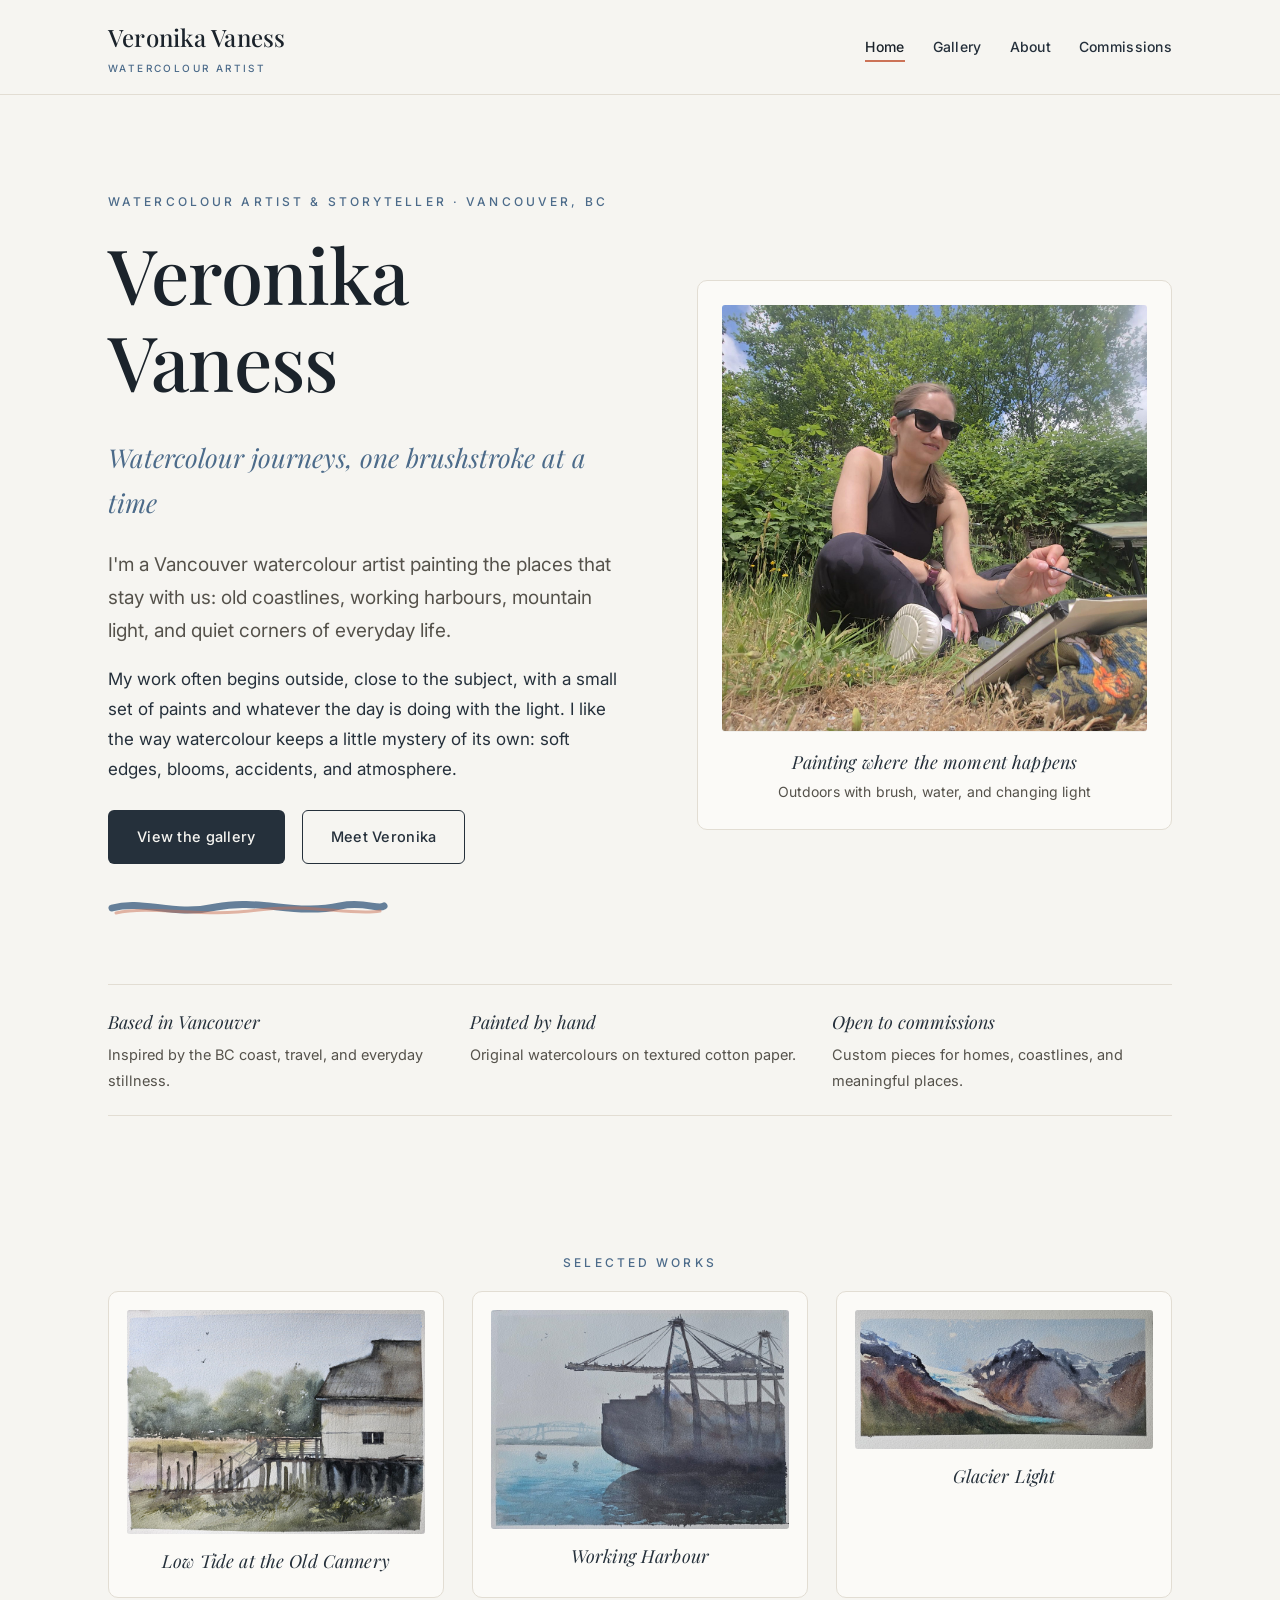
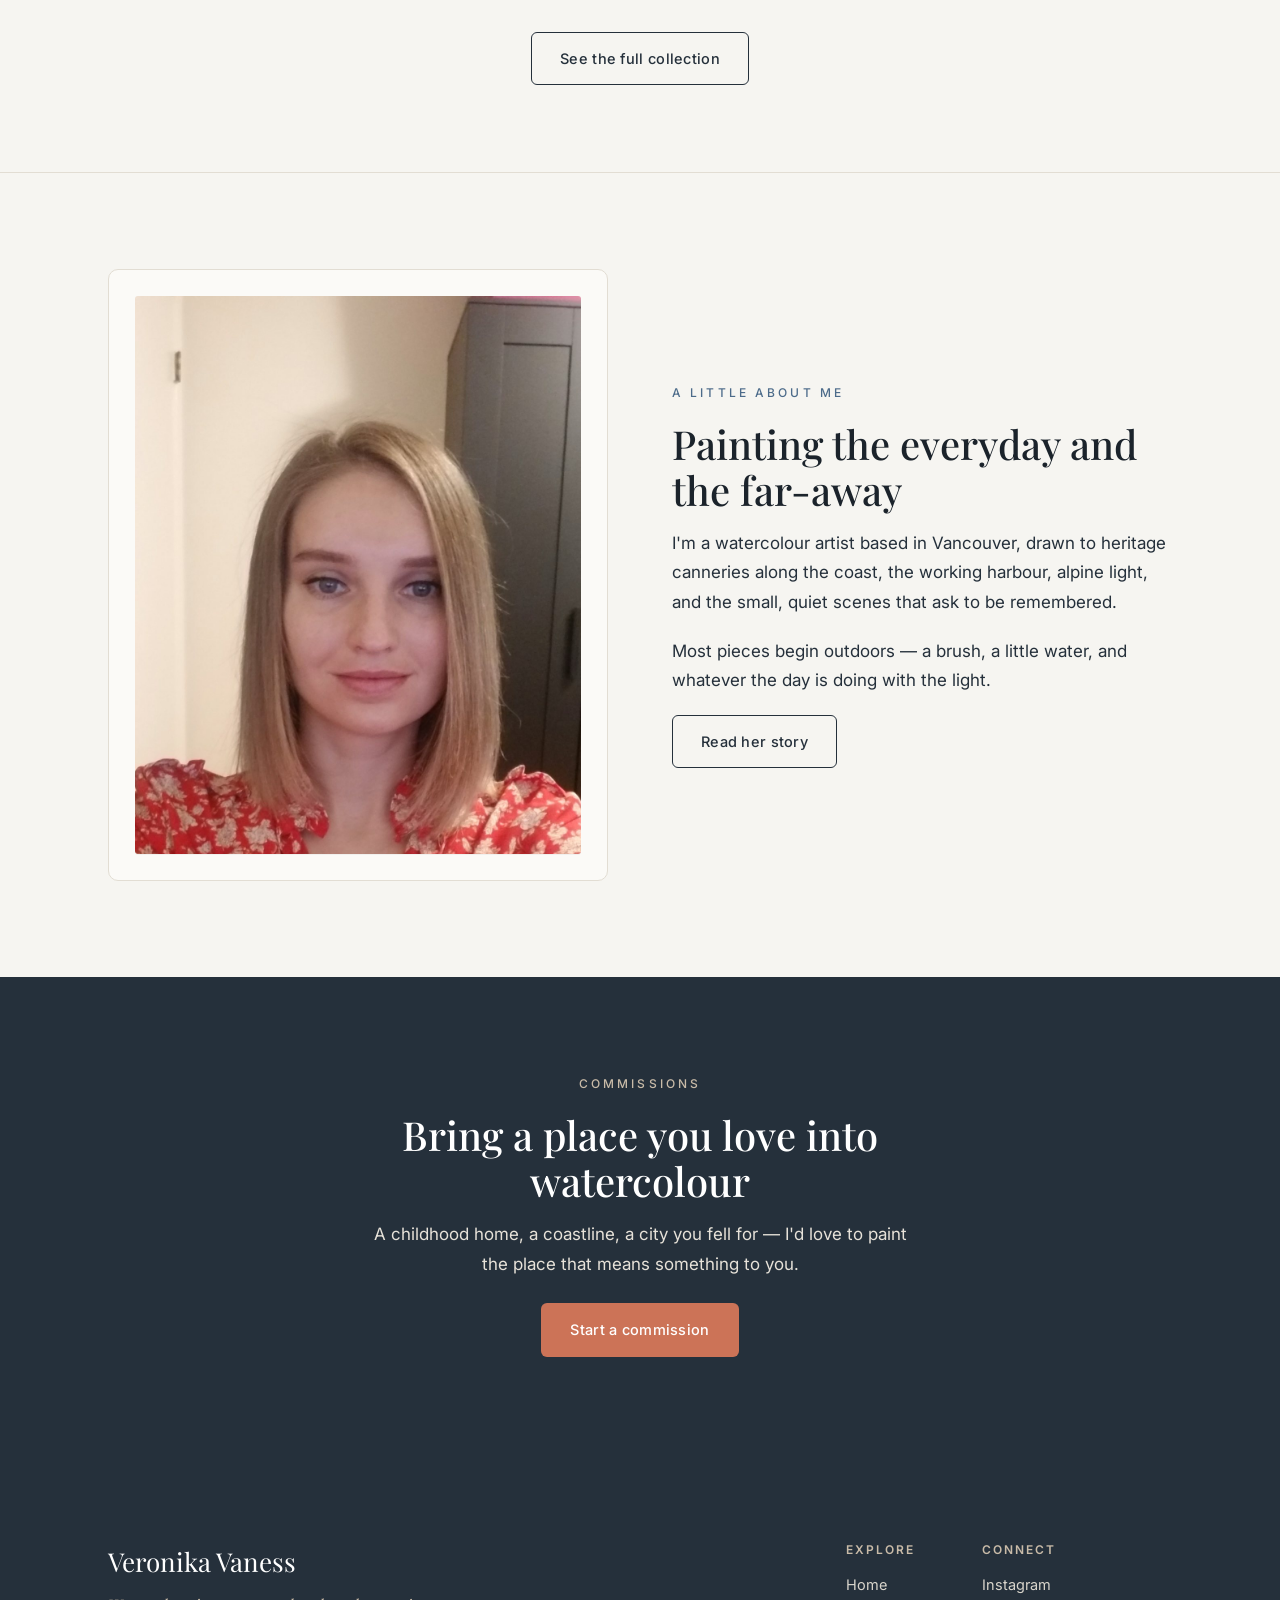
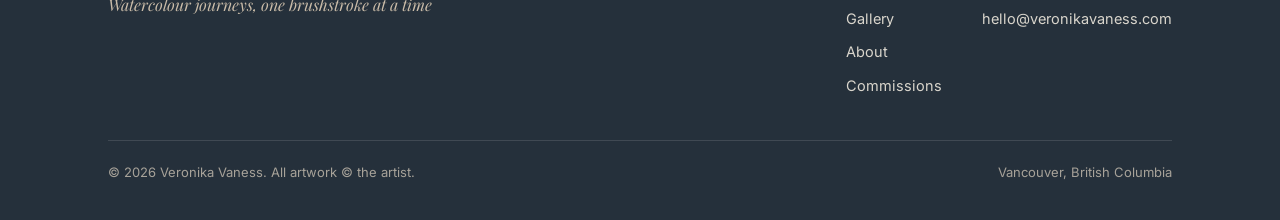
==== index.html @ 8951a006 "Initial website publish" ====
<!DOCTYPE html>
<html lang="en">
<head>
<meta charset="UTF-8">
<meta name="viewport" content="width=device-width, initial-scale=1.0">
<title>Veronika Vaness — Watercolour Artist & Storyteller</title>
<meta name="description" content="Atmospheric original watercolours by Veronika Vaness — heritage coastlines, working harbours, alpine mornings, and quiet everyday scenes. Based in Vancouver, BC.">
<link rel="canonical" href="https://veronikavaness.com/">
<meta property="og:type" content="website">
<meta property="og:title" content="Veronika Vaness — Watercolour Artist & Storyteller">
<meta property="og:description" content="Watercolour journeys, one brushstroke at a time. Original watercolours from Vancouver, BC.">
<meta property="og:url" content="https://veronikavaness.com/">
<meta property="og:image" content="https://veronikavaness.com/assets/img/og-image.jpg">
<meta name="twitter:card" content="summary_large_image">
<link rel="icon" href="favicon.svg" type="image/svg+xml">
<link rel="preconnect" href="https://fonts.googleapis.com">
<link rel="preconnect" href="https://fonts.gstatic.com" crossorigin>
<link rel="stylesheet" href="https://fonts.googleapis.com/css2?family=Playfair+Display:ital,wght@0,400;0,500;0,600;1,400;1,500&family=Inter:wght@400;500;600&display=swap">
<link rel="stylesheet" href="assets/css/style.css">
</head>
<body>
<a class="skip" href="#main">Skip to content</a>

<header class="site-header">
  <nav class="nav" aria-label="Primary">
    <a class="brand" href="index.html">Veronika Vaness<small>Watercolour Artist</small></a>
    <ul class="nav-links">
      <li><a href="index.html" aria-current="page">Home</a></li>
      <li><a href="gallery.html">Gallery</a></li>
      <li><a href="about.html">About</a></li>
      <li><a href="commissions.html">Commissions</a></li>
    </ul>
  </nav>
</header>

<main id="main">

  <!-- HERO -->
  <section class="home-hero">
    <div class="container">
      <div class="home-intro">
        <div class="home-copy">
          <p class="eyebrow">Watercolour Artist &amp; Storyteller · Vancouver, BC</p>
          <h1>Veronika Vaness</h1>
          <p class="tagline">Watercolour journeys, one brushstroke at a time</p>
          <p class="intro">I'm a Vancouver watercolour artist painting the places that stay with us: old coastlines, working harbours, mountain light, and quiet corners of everyday life.</p>
          <p>My work often begins outside, close to the subject, with a small set of paints and whatever the day is doing with the light. I like the way watercolour keeps a little mystery of its own: soft edges, blooms, accidents, and atmosphere.</p>
          <div class="hero-actions">
            <a class="btn btn-primary" href="gallery.html">View the gallery</a>
            <a class="btn btn-ghost" href="about.html">Meet Veronika</a>
          </div>
          <svg class="wash" width="280" height="26" viewBox="0 0 280 26" fill="none" xmlns="http://www.w3.org/2000/svg" aria-hidden="true">
            <path d="M4 14 C 36 5, 64 23, 108 13 C 150 4, 188 22, 232 12 C 256 7, 270 16, 276 12" stroke="#4C6B8A" stroke-width="7" stroke-linecap="round" opacity="0.85"/>
            <path d="M8 19 C 44 11, 96 24, 150 16 C 200 9, 244 22, 272 17" stroke="#CC7357" stroke-width="3" stroke-linecap="round" opacity="0.5"/>
          </svg>
        </div>
        <div class="home-media">
          <figure class="artframe">
            <img src="assets/img/veronika-home-1.jpg" width="1440" height="1440" alt="Veronika Vaness sitting outdoors with a brush and watercolour palette, painting on location" loading="eager">
            <figcaption><span class="t">Painting where the moment happens</span>Outdoors with brush, water, and changing light</figcaption>
          </figure>
        </div>
      </div>
      <div class="home-notes" aria-label="Artist highlights">
        <p><span>Based in Vancouver</span>Inspired by the BC coast, travel, and everyday stillness.</p>
        <p><span>Painted by hand</span>Original watercolours on textured cotton paper.</p>
        <p><span>Open to commissions</span>Custom pieces for homes, coastlines, and meaningful places.</p>
      </div>
    </div>
  </section>

  <!-- SELECTED WORKS -->
  <section class="section-tight">
    <div class="container">
      <p class="eyebrow center">Selected works</p>
      <div class="trio">
        <a href="gallery.html" aria-label="Low Tide at the Old Cannery — view in gallery">
          <figure><img src="assets/img/art-02.jpg" width="1600" height="1200" alt="Watercolour of a heritage cannery building on wooden pilings beside a marsh" loading="lazy"><figcaption><span class="t">Low Tide at the Old Cannery</span></figcaption></figure>
        </a>
        <a href="gallery.html" aria-label="Working Harbour — view in gallery">
          <figure><img src="assets/img/art-04.jpg" width="1600" height="1173" alt="Moody watercolour of harbour gantry cranes silhouetted over calm water" loading="lazy"><figcaption><span class="t">Working Harbour</span></figcaption></figure>
        </a>
        <a href="gallery.html" aria-label="Glacier Light — view in gallery">
          <figure><img src="assets/img/art-05.jpg" width="1600" height="747" alt="Panoramic watercolour of snow-capped mountains, a glacier, and a warm rocky foreground" loading="lazy"><figcaption><span class="t">Glacier Light</span></figcaption></figure>
        </a>
      </div>
      <p class="center" style="margin-top:34px;"><a class="btn btn-ghost" href="gallery.html">See the full collection</a></p>
    </div>
  </section>

  <hr class="divider">

  <!-- ABOUT TEASER -->
  <section>
    <div class="container">
      <div class="split">
        <div class="split-media">
          <figure class="artframe">
            <img src="assets/img/veronika-portrait.jpg" width="1100" height="1375" alt="Portrait of watercolour artist Veronika Vaness" loading="lazy">
          </figure>
        </div>
        <div class="split-body">
          <p class="eyebrow">A little about me</p>
          <h2>Painting the everyday and the far-away</h2>
          <p>I'm a watercolour artist based in Vancouver, drawn to heritage canneries along the coast, the working harbour, alpine light, and the small, quiet scenes that ask to be remembered.</p>
          <p>Most pieces begin outdoors — a brush, a little water, and whatever the day is doing with the light.</p>
          <a class="btn btn-ghost" href="about.html">Read her story</a>
        </div>
      </div>
    </div>
  </section>

  <!-- COMMISSION BAND -->
  <section class="band">
    <div class="container narrow">
      <p class="eyebrow">Commissions</p>
      <h2>Bring a place you love into watercolour</h2>
      <p>A childhood home, a coastline, a city you fell for — I'd love to paint the place that means something to you.</p>
      <p style="margin-top:24px;"><a class="btn btn-accent" href="commissions.html">Start a commission</a></p>
    </div>
  </section>

</main>

<footer class="site-footer">
  <div class="container">
    <div class="foot-top">
      <div class="foot-brand">
        <div class="fmark">Veronika Vaness</div>
        <div class="ftag">Watercolour journeys, one brushstroke at a time</div>
      </div>
      <div class="foot-links">
        <div class="foot-col">
          <h5>Explore</h5>
          <ul>
            <li><a href="index.html">Home</a></li>
            <li><a href="gallery.html">Gallery</a></li>
            <li><a href="about.html">About</a></li>
            <li><a href="commissions.html">Commissions</a></li>
          </ul>
        </div>
        <div class="foot-col">
          <h5>Connect</h5>
          <ul>
            <li><a href="https://www.instagram.com/veronikavaness/" target="_blank" rel="noopener">Instagram</a></li>
            <li><a href="mailto:hello@veronikavaness.com">hello@veronikavaness.com</a></li>
          </ul>
        </div>
      </div>
    </div>
    <div class="foot-bottom">
      <span>© 2026 Veronika Vaness. All artwork © the artist.</span>
      <span>Vancouver, British Columbia</span>
    </div>
  </div>
</footer>

</body>
</html>
---- assets/css/style.css ----
/* =========================================================
   Veronika Vaness — site styles
   Brand system: "Ink & wash"  (see Brand Guidelines)
   ========================================================= */

:root{
  --paper:#F6F5F1;
  --cloud:#FBFAF7;
  --ink:#25303B;
  --deep-ink:#1B232B;
  --indigo:#4C6B8A;
  --indigo-dark:#3A5470;
  --taupe:#C9BBA8;
  --taupe-soft:#E7E0D4;
  --terracotta:#CC7357;
  --terracotta-dark:#B85C40;
  --charcoal:#55524B;
  --line:#E2DDD3;
  --serif:'Playfair Display',Georgia,'Times New Roman',serif;
  --sans:'Inter',-apple-system,BlinkMacSystemFont,'Segoe UI',Helvetica,Arial,sans-serif;
  --maxw:1120px;
  --readw:680px;
}

*,*::before,*::after{box-sizing:border-box;}
html{scroll-behavior:smooth;-webkit-text-size-adjust:100%;}
body{
  margin:0;
  font-family:var(--sans);
  background:var(--paper);
  color:var(--ink);
  font-size:17px;
  line-height:1.75;
  -webkit-font-smoothing:antialiased;
  text-rendering:optimizeLegibility;
}
img{max-width:100%;height:auto;display:block;}
a{color:var(--indigo);text-decoration:none;transition:color .2s ease;}
a:hover{color:var(--indigo-dark);}

h1,h2,h3,h4{font-family:var(--serif);font-weight:500;color:var(--deep-ink);line-height:1.15;margin:0 0 .4em;}
h1{font-size:clamp(38px,6vw,64px);letter-spacing:-0.01em;}
h2{font-size:clamp(28px,4vw,40px);}
h3{font-size:clamp(20px,2.4vw,24px);}
p{margin:0 0 1.1em;}

.container{max-width:var(--maxw);margin:0 auto;padding:0 28px;}
.narrow{max-width:var(--readw);}
.center{text-align:center;}
.eyebrow{
  font-family:var(--sans);font-size:12px;font-weight:500;
  letter-spacing:0.26em;text-transform:uppercase;color:var(--indigo);margin:0 0 18px;
}
.lead{font-size:19px;color:var(--charcoal);}
.tagline{font-family:var(--serif);font-style:italic;font-size:clamp(20px,2.6vw,26px);color:var(--indigo);margin:6px 0 0;}
.muted{color:var(--charcoal);}

/* ---------- skip link & focus ---------- */
.skip{position:absolute;left:-999px;top:0;background:var(--ink);color:#fff;padding:10px 16px;border-radius:6px;z-index:200;}
.skip:focus{left:12px;top:12px;}
a:focus-visible,button:focus-visible{outline:2px solid var(--indigo);outline-offset:3px;border-radius:3px;}

/* ---------- header / nav ---------- */
.site-header{
  position:sticky;top:0;z-index:100;
  background:rgba(246,245,241,0.92);
  backdrop-filter:saturate(120%) blur(8px);
  border-bottom:1px solid var(--line);
}
.nav{
  display:flex;align-items:center;justify-content:space-between;gap:18px;
  max-width:var(--maxw);margin:0 auto;padding:16px 28px;flex-wrap:wrap;
}
.brand{font-family:var(--serif);font-size:24px;font-weight:500;color:var(--deep-ink);letter-spacing:.01em;}
.brand:hover{color:var(--ink);}
.brand small{display:block;font-family:var(--sans);font-size:10px;font-weight:500;letter-spacing:.24em;text-transform:uppercase;color:var(--indigo);margin-top:2px;}
.nav-links{display:flex;gap:28px;align-items:center;list-style:none;margin:0;padding:0;}
.nav-links a{
  font-family:var(--sans);font-size:14px;font-weight:500;color:var(--ink);
  letter-spacing:.02em;padding:4px 0;position:relative;
}
.nav-links a::after{content:"";position:absolute;left:0;right:0;bottom:-3px;height:1.5px;background:var(--terracotta);transform:scaleX(0);transform-origin:left;transition:transform .25s ease;}
.nav-links a:hover::after,.nav-links a[aria-current="page"]::after{transform:scaleX(1);}
.nav-links a[aria-current="page"]{color:var(--deep-ink);}

/* ---------- buttons ---------- */
.btn{
  display:inline-block;font-family:var(--sans);font-size:14.5px;font-weight:500;
  letter-spacing:.02em;padding:13px 28px;border-radius:6px;border:1px solid transparent;
  cursor:pointer;transition:all .2s ease;text-align:center;
}
.btn + .btn{margin-left:12px;}
.btn-primary{background:var(--ink);color:var(--paper);}
.btn-primary:hover{background:var(--deep-ink);color:#fff;}
.btn-accent{background:var(--terracotta);color:#fff;}
.btn-accent:hover{background:var(--terracotta-dark);color:#fff;}
.btn-ghost{background:transparent;color:var(--ink);border-color:var(--ink);}
.btn-ghost:hover{background:var(--ink);color:var(--paper);}
.btn-ghost-light{background:transparent;color:var(--paper);border-color:rgba(246,245,241,.5);}
.btn-ghost-light:hover{background:var(--paper);color:var(--ink);}

/* ---------- sections ---------- */
section{padding:clamp(54px,8vw,96px) 0;}
.section-tight{padding:clamp(40px,6vw,68px) 0;}
.divider{height:1px;background:var(--line);border:0;margin:0;}

/* ---------- hero ---------- */
.hero{padding:clamp(64px,10vw,120px) 0 clamp(40px,6vw,72px);text-align:center;}
.hero .intro{max-width:600px;margin:22px auto 32px;font-size:18px;color:var(--charcoal);}
.wash{margin:30px auto 0;display:block;}

.home-hero{padding:clamp(54px,8vw,96px) 0 clamp(36px,6vw,68px);}
.home-intro{
  display:grid;grid-template-columns:minmax(0,1fr) minmax(320px,.92fr);
  gap:clamp(32px,6vw,72px);align-items:center;
}
.home-copy{max-width:620px;}
.home-copy h1{font-size:clamp(44px,7vw,76px);}
.home-copy .intro{font-size:19px;color:var(--charcoal);margin:22px 0 18px;}
.home-copy .wash{margin-left:0;margin-right:0;}
.hero-actions{margin-top:26px;}
.home-media .artframe{padding:clamp(14px,2vw,24px);}
.home-media img{width:100%;aspect-ratio:1/1;object-fit:cover;}
.home-notes{
  display:grid;grid-template-columns:repeat(3,1fr);gap:22px;
  border-top:1px solid var(--line);border-bottom:1px solid var(--line);
  margin-top:clamp(34px,6vw,64px);padding:22px 0;
}
.home-notes p{font-size:14.5px;color:var(--charcoal);margin:0;}
.home-notes span{
  display:block;font-family:var(--serif);font-size:18px;font-style:italic;
  color:var(--ink);margin-bottom:4px;
}

/* ---------- signature piece ---------- */
.feature{padding-top:0;}
figure{margin:0;}
.artframe{
  background:var(--cloud);border:1px solid var(--line);border-radius:10px;
  padding:clamp(16px,3vw,40px);
}
.artframe img{margin:0 auto;border-radius:3px;box-shadow:0 1px 0 rgba(0,0,0,.04);}
figcaption{font-family:var(--sans);font-size:14px;color:var(--charcoal);text-align:center;margin-top:16px;letter-spacing:.01em;}
figcaption .t{font-family:var(--serif);font-style:italic;font-size:18px;color:var(--ink);display:block;margin-bottom:2px;}

/* ---------- gallery grid ---------- */
.gallery{display:grid;grid-template-columns:repeat(2,1fr);gap:clamp(20px,3vw,40px);}
.piece{background:var(--cloud);border:1px solid var(--line);border-radius:10px;padding:clamp(16px,2.4vw,28px);display:flex;flex-direction:column;}
.piece .imgwrap{display:flex;align-items:center;justify-content:center;min-height:60px;}
.piece img{border-radius:3px;}
.piece-image-btn{
  display:block;width:100%;padding:0;margin:0;border:0;background:transparent;
  cursor:pointer;border-radius:3px;
}
.piece-image-btn img{width:100%;transition:opacity .2s ease,transform .2s ease;}
.piece-image-btn:hover img{opacity:.9;transform:translateY(-2px);}
.piece-image-btn:focus-visible{outline:2px solid var(--indigo);outline-offset:4px;}
.piece .meta{margin-top:18px;}
.piece h3{font-size:22px;margin-bottom:4px;}
.piece .spec{font-size:13.5px;color:var(--charcoal);margin:0 0 14px;letter-spacing:.01em;}
.piece-details{
  display:grid;grid-template-columns:repeat(2,minmax(0,1fr));gap:8px;
  list-style:none;margin:0 0 16px;padding:0;
}
.piece-details li{
  background:var(--taupe-soft);border:1px solid rgba(201,187,168,.45);
  border-radius:6px;padding:8px 10px;text-align:center;
  font-size:12px;line-height:1.35;color:var(--ink);letter-spacing:.02em;
}
.piece-details li:first-child{
  grid-column:1/-1;background:var(--cloud);border-color:var(--line);
  font-family:var(--serif);font-size:15px;font-style:italic;color:var(--deep-ink);
}
.piece-actions{display:flex;gap:14px;align-items:center;justify-content:space-between;flex-wrap:wrap;}
.more-info{
  font-family:var(--sans);font-size:12px;font-weight:600;letter-spacing:.12em;text-transform:uppercase;
  color:var(--ink);background:transparent;border:1px solid var(--line);border-radius:6px;
  padding:10px 13px;cursor:pointer;transition:all .2s ease;
}
.more-info:hover{border-color:var(--indigo);color:var(--indigo);background:var(--paper);}
.piece .enquire{font-size:13px;font-weight:500;letter-spacing:.04em;text-transform:uppercase;color:var(--indigo);display:inline-flex;align-items:center;gap:6px;}
.piece .enquire:hover{color:var(--terracotta);}

/* ---------- artwork modal ---------- */
.art-modal{
  width:min(1040px,calc(100vw - 32px));max-height:calc(100vh - 32px);
  border:1px solid var(--line);border-radius:10px;padding:0;background:var(--paper);
  color:var(--ink);box-shadow:0 24px 70px rgba(27,35,43,.26);
}
.art-modal::backdrop{background:rgba(27,35,43,.54);backdrop-filter:blur(4px);}
.art-modal-shell{position:relative;display:grid;grid-template-columns:minmax(0,.95fr) minmax(320px,1fr);gap:0;}
.modal-close{
  position:absolute;top:14px;right:14px;z-index:2;width:38px;height:38px;
  border:1px solid var(--line);border-radius:50%;background:rgba(251,250,247,.94);
  color:var(--ink);font-size:25px;line-height:1;cursor:pointer;
}
.modal-close:hover{background:var(--ink);color:var(--paper);}
.modal-art{background:var(--cloud);display:flex;align-items:center;justify-content:center;padding:clamp(18px,3vw,34px);}
.modal-art img{max-height:78vh;border-radius:3px;box-shadow:0 1px 0 rgba(0,0,0,.05);}
.modal-copy{padding:clamp(28px,4vw,52px);overflow:auto;}
.modal-copy .eyebrow{margin-bottom:14px;}
.modal-copy h2{font-size:clamp(32px,4vw,46px);}
.modal-lead{font-family:var(--serif);font-style:italic;font-size:21px;line-height:1.55;color:var(--indigo);}
.modal-details{
  display:grid;grid-template-columns:1fr 1fr;gap:12px;margin:26px 0 24px;
}
.modal-details div{border-top:1px solid var(--line);padding-top:12px;}
.modal-details dt{
  font-size:11px;font-weight:600;letter-spacing:.16em;text-transform:uppercase;color:var(--indigo);
}
.modal-details dd{margin:3px 0 0;font-family:var(--serif);font-size:18px;color:var(--deep-ink);}
.modal-actions{display:flex;gap:12px;flex-wrap:wrap;align-items:center;}

/* ---------- selected works (home) ---------- */
.trio{display:grid;grid-template-columns:repeat(3,1fr);gap:clamp(16px,2.4vw,28px);}
.trio a{display:block;}
.trio figure{background:var(--cloud);border:1px solid var(--line);border-radius:10px;padding:18px;height:100%;}
.trio img{border-radius:3px;margin:0 auto;}
.trio figcaption{margin-top:12px;}

/* ---------- split (about teaser / about page) ---------- */
.split{display:grid;grid-template-columns:1fr 1fr;gap:clamp(28px,5vw,64px);align-items:center;}
.split.reverse .split-media{order:2;}
.split-media .artframe{padding:clamp(14px,2vw,26px);}

/* ---------- story / travel shot ---------- */
.storyshot{margin:0;}
.storyshot img{width:100%;border-radius:10px;display:block;}

/* ---------- ink band (CTA) ---------- */
.band{background:var(--ink);color:var(--paper);text-align:center;}
.band h2{color:#fff;}
.band p{color:#E7E2D9;max-width:560px;margin-left:auto;margin-right:auto;}
.band .eyebrow{color:var(--taupe);}

/* ---------- commissions steps ---------- */
.steps{display:grid;grid-template-columns:repeat(4,1fr);gap:22px;counter-reset:s;}
.step{border-top:2px solid var(--taupe);padding-top:18px;}
.step .n{font-family:var(--serif);font-style:italic;font-size:15px;color:var(--terracotta);}
.step h3{font-size:19px;margin:6px 0 6px;}
.step p{font-size:15px;color:var(--charcoal);margin:0;}

.subjects{display:grid;grid-template-columns:repeat(4,1fr);gap:16px;margin-top:8px;}
.subject{background:var(--cloud);border:1px solid var(--line);border-radius:10px;padding:20px;text-align:center;}
.subject .ic{font-size:26px;line-height:1;color:var(--indigo);}
.subject h4{font-family:var(--serif);font-weight:500;font-size:17px;margin:10px 0 4px;color:var(--deep-ink);}
.subject p{font-size:13.5px;color:var(--charcoal);margin:0;}

/* ---------- contact block ---------- */
.contact{background:var(--cloud);border:1px solid var(--line);border-radius:12px;padding:clamp(28px,4vw,48px);text-align:center;}
.contact .row{display:flex;gap:14px;justify-content:center;flex-wrap:wrap;margin-top:18px;}

/* ---------- note ---------- */
.note{font-size:14px;color:var(--charcoal);background:var(--taupe-soft);border-radius:8px;padding:14px 18px;}

/* ---------- footer ---------- */
.site-footer{background:var(--ink);color:#D9D5CC;padding:clamp(44px,6vw,68px) 0 36px;margin-top:0;}
.site-footer a{color:#D9D5CC;}
.site-footer a:hover{color:#fff;}
.foot-top{display:flex;justify-content:space-between;gap:28px;flex-wrap:wrap;align-items:flex-start;}
.foot-brand .fmark{font-family:var(--serif);font-size:26px;color:#fff;}
.foot-brand .ftag{font-style:italic;font-family:var(--serif);color:var(--taupe);font-size:16px;margin-top:6px;}
.foot-links{display:flex;gap:40px;flex-wrap:wrap;}
.foot-col h5{font-family:var(--sans);font-size:12px;font-weight:600;letter-spacing:.16em;text-transform:uppercase;color:var(--taupe);margin:0 0 12px;}
.foot-col ul{list-style:none;margin:0;padding:0;}
.foot-col li{margin-bottom:8px;font-size:14.5px;}
.foot-bottom{border-top:1px solid rgba(255,255,255,.12);margin-top:34px;padding-top:20px;font-size:13px;color:#A7A299;display:flex;justify-content:space-between;gap:14px;flex-wrap:wrap;}

/* ---------- responsive ---------- */
@media(max-width:860px){
  .home-intro{grid-template-columns:1fr;}
  .home-copy{max-width:none;text-align:center;}
  .home-copy .wash{margin-left:auto;margin-right:auto;}
  .home-notes{grid-template-columns:1fr;}
  .art-modal-shell{grid-template-columns:1fr;}
  .modal-art img{max-height:46vh;}
  .split,.split.reverse .split-media{grid-template-columns:1fr;}
  .split.reverse .split-media{order:0;}
  .trio{grid-template-columns:1fr;}
  .steps{grid-template-columns:1fr 1fr;}
  .subjects{grid-template-columns:1fr 1fr;}
}
@media(max-width:680px){
  body{font-size:16px;}
  .nav{justify-content:center;gap:10px 22px;}
  .nav-links{gap:18px;}
  .gallery{grid-template-columns:1fr;}
  .piece-actions{display:block;}
  .more-info{width:100%;margin-bottom:12px;}
  .modal-details{grid-template-columns:1fr;}
  .btn + .btn{margin-left:0;margin-top:12px;display:block;}
  .hero .btn + .btn{display:inline-block;margin-top:12px;}
}
@media(max-width:430px){
  .steps,.subjects{grid-template-columns:1fr;}
}

/* ---------- print ---------- */
@media print{
  .site-header,.site-footer,.band,.btn{display:none!important;}
  body{background:#fff;}
}
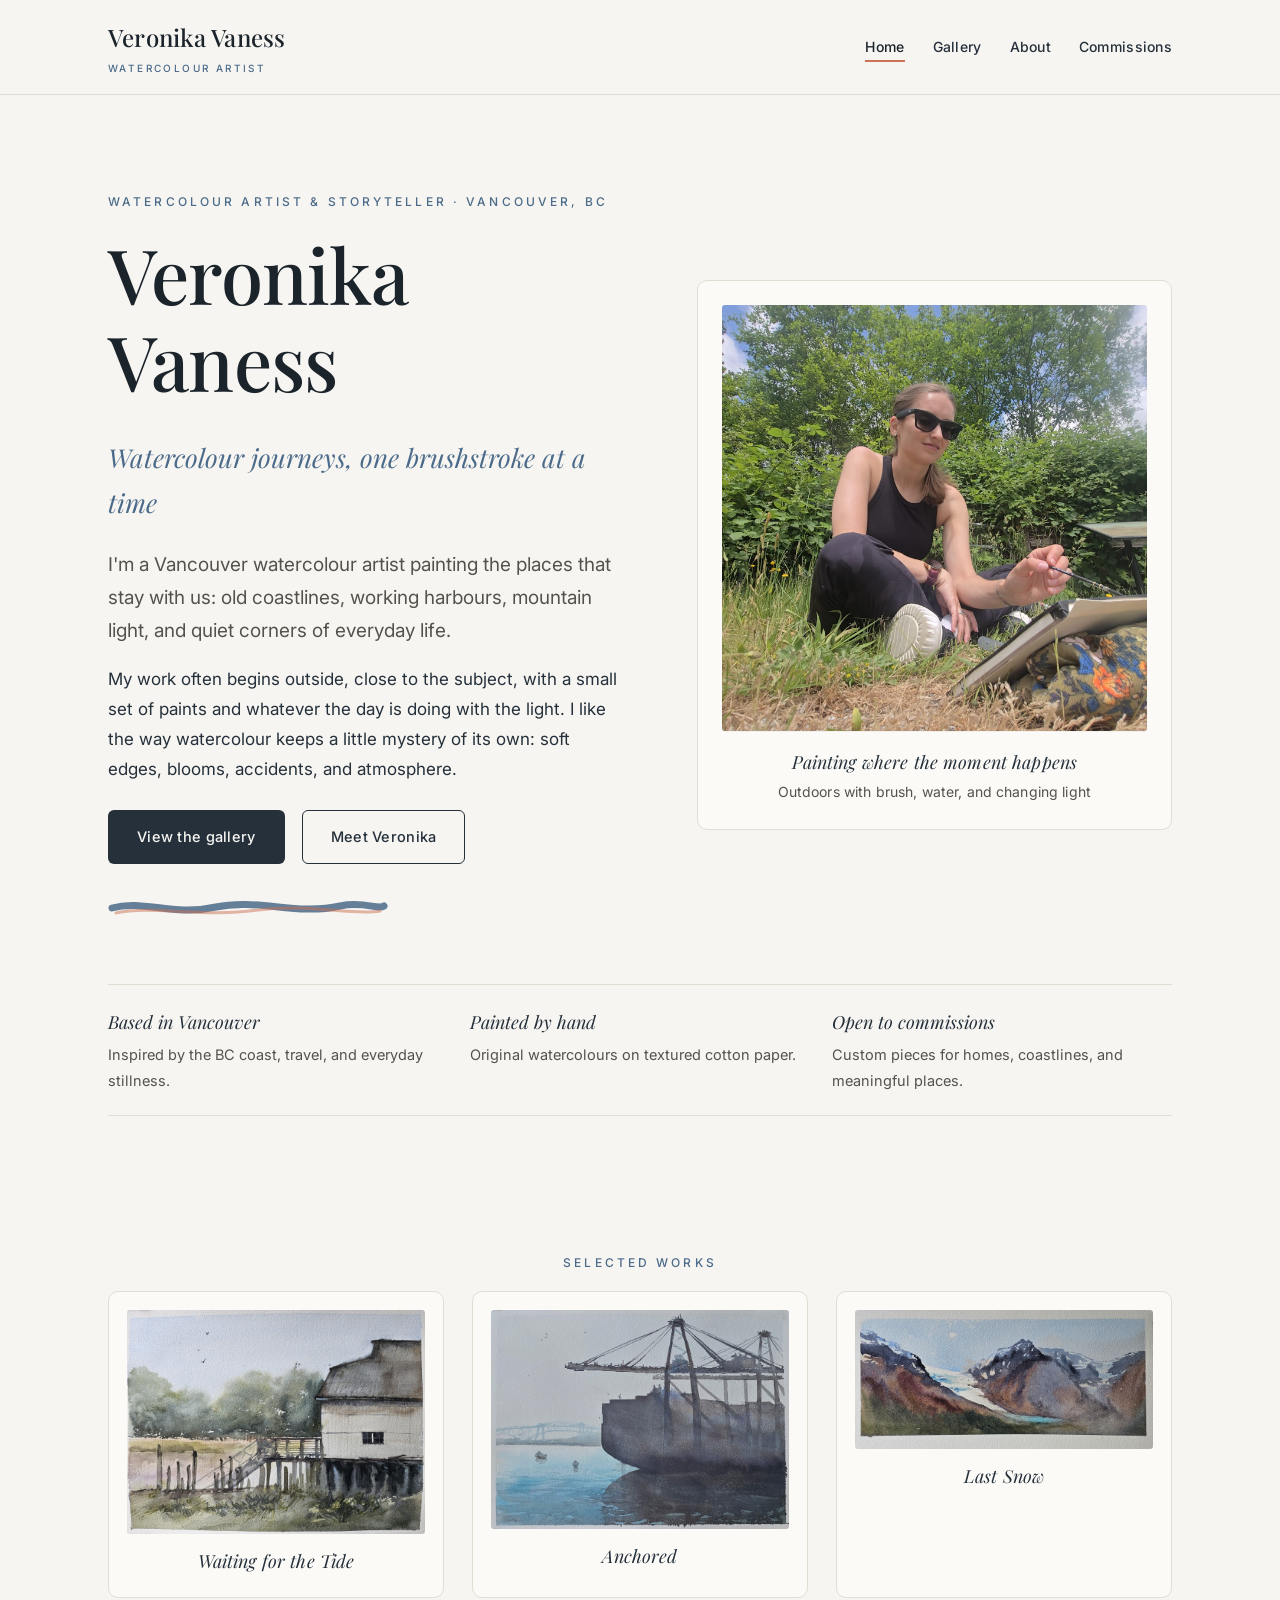
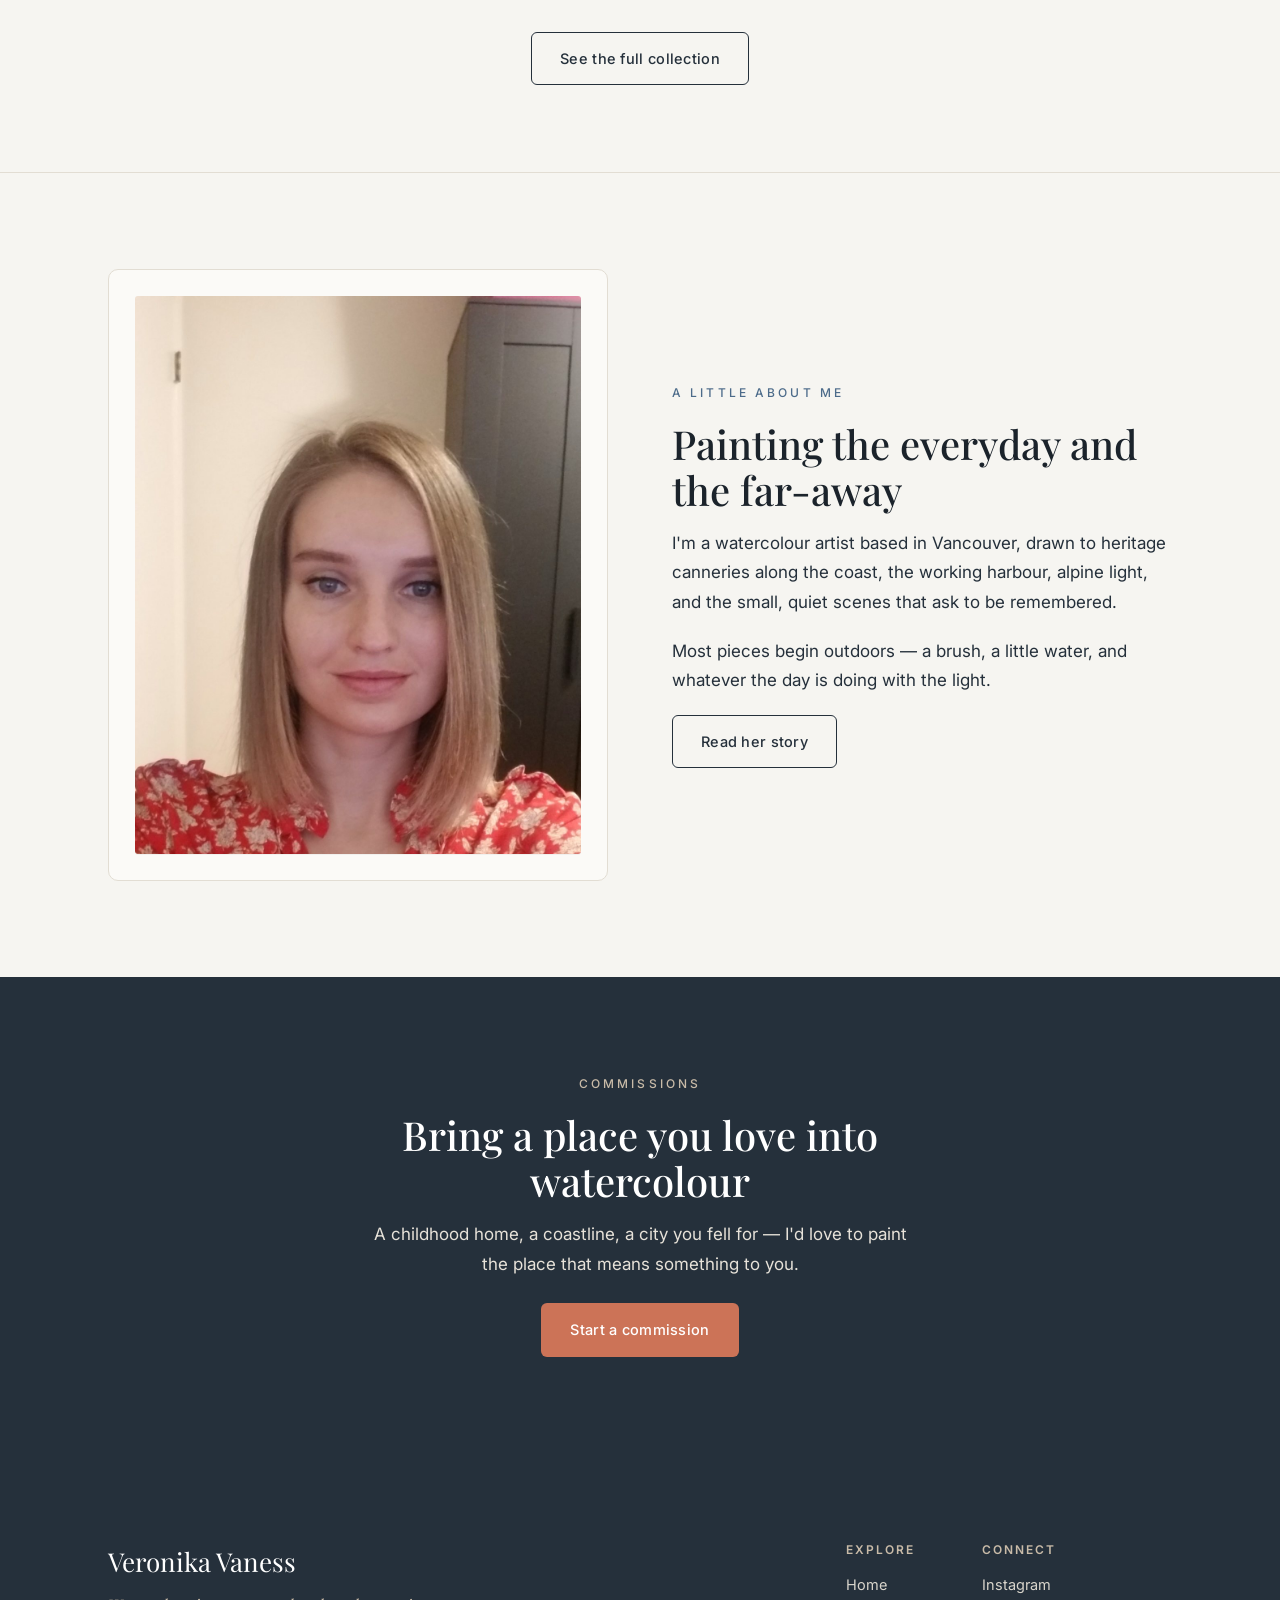
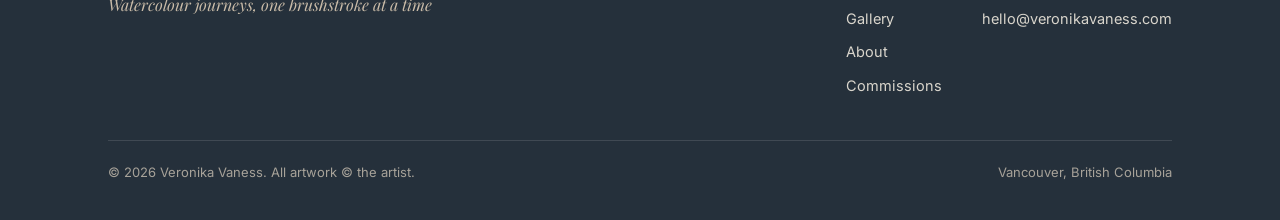
==== commit e040e144: "Match selected work titles to filenames" ====
--- a/index.html
+++ b/index.html
@@ -74,14 +74,14 @@
     <div class="container">
       <p class="eyebrow center">Selected works</p>
       <div class="trio">
-        <a href="gallery.html" aria-label="Low Tide at the Old Cannery — view in gallery">
-          <figure><img src="assets/img/art-02.jpg" width="1600" height="1200" alt="Watercolour of a heritage cannery building on wooden pilings beside a marsh" loading="lazy"><figcaption><span class="t">Low Tide at the Old Cannery</span></figcaption></figure>
+        <a href="gallery.html" aria-label="Waiting for the Tide — view in gallery">
+          <figure><img src="assets/img/art-02.jpg" width="1600" height="1200" alt="Watercolour of a heritage cannery building on wooden pilings beside a marsh" loading="lazy"><figcaption><span class="t">Waiting for the Tide</span></figcaption></figure>
         </a>
-        <a href="gallery.html" aria-label="Working Harbour — view in gallery">
-          <figure><img src="assets/img/art-04.jpg" width="1600" height="1173" alt="Moody watercolour of harbour gantry cranes silhouetted over calm water" loading="lazy"><figcaption><span class="t">Working Harbour</span></figcaption></figure>
+        <a href="gallery.html" aria-label="Anchored — view in gallery">
+          <figure><img src="assets/img/art-04.jpg" width="1600" height="1173" alt="Moody watercolour of harbour gantry cranes silhouetted over calm water" loading="lazy"><figcaption><span class="t">Anchored</span></figcaption></figure>
         </a>
-        <a href="gallery.html" aria-label="Glacier Light — view in gallery">
-          <figure><img src="assets/img/art-05.jpg" width="1600" height="747" alt="Panoramic watercolour of snow-capped mountains, a glacier, and a warm rocky foreground" loading="lazy"><figcaption><span class="t">Glacier Light</span></figcaption></figure>
+        <a href="gallery.html" aria-label="Last Snow — view in gallery">
+          <figure><img src="assets/img/art-05.jpg" width="1600" height="747" alt="Panoramic watercolour of snow-capped mountains, a glacier, and a warm rocky foreground" loading="lazy"><figcaption><span class="t">Last Snow</span></figcaption></figure>
         </a>
       </div>
       <p class="center" style="margin-top:34px;"><a class="btn btn-ghost" href="gallery.html">See the full collection</a></p>
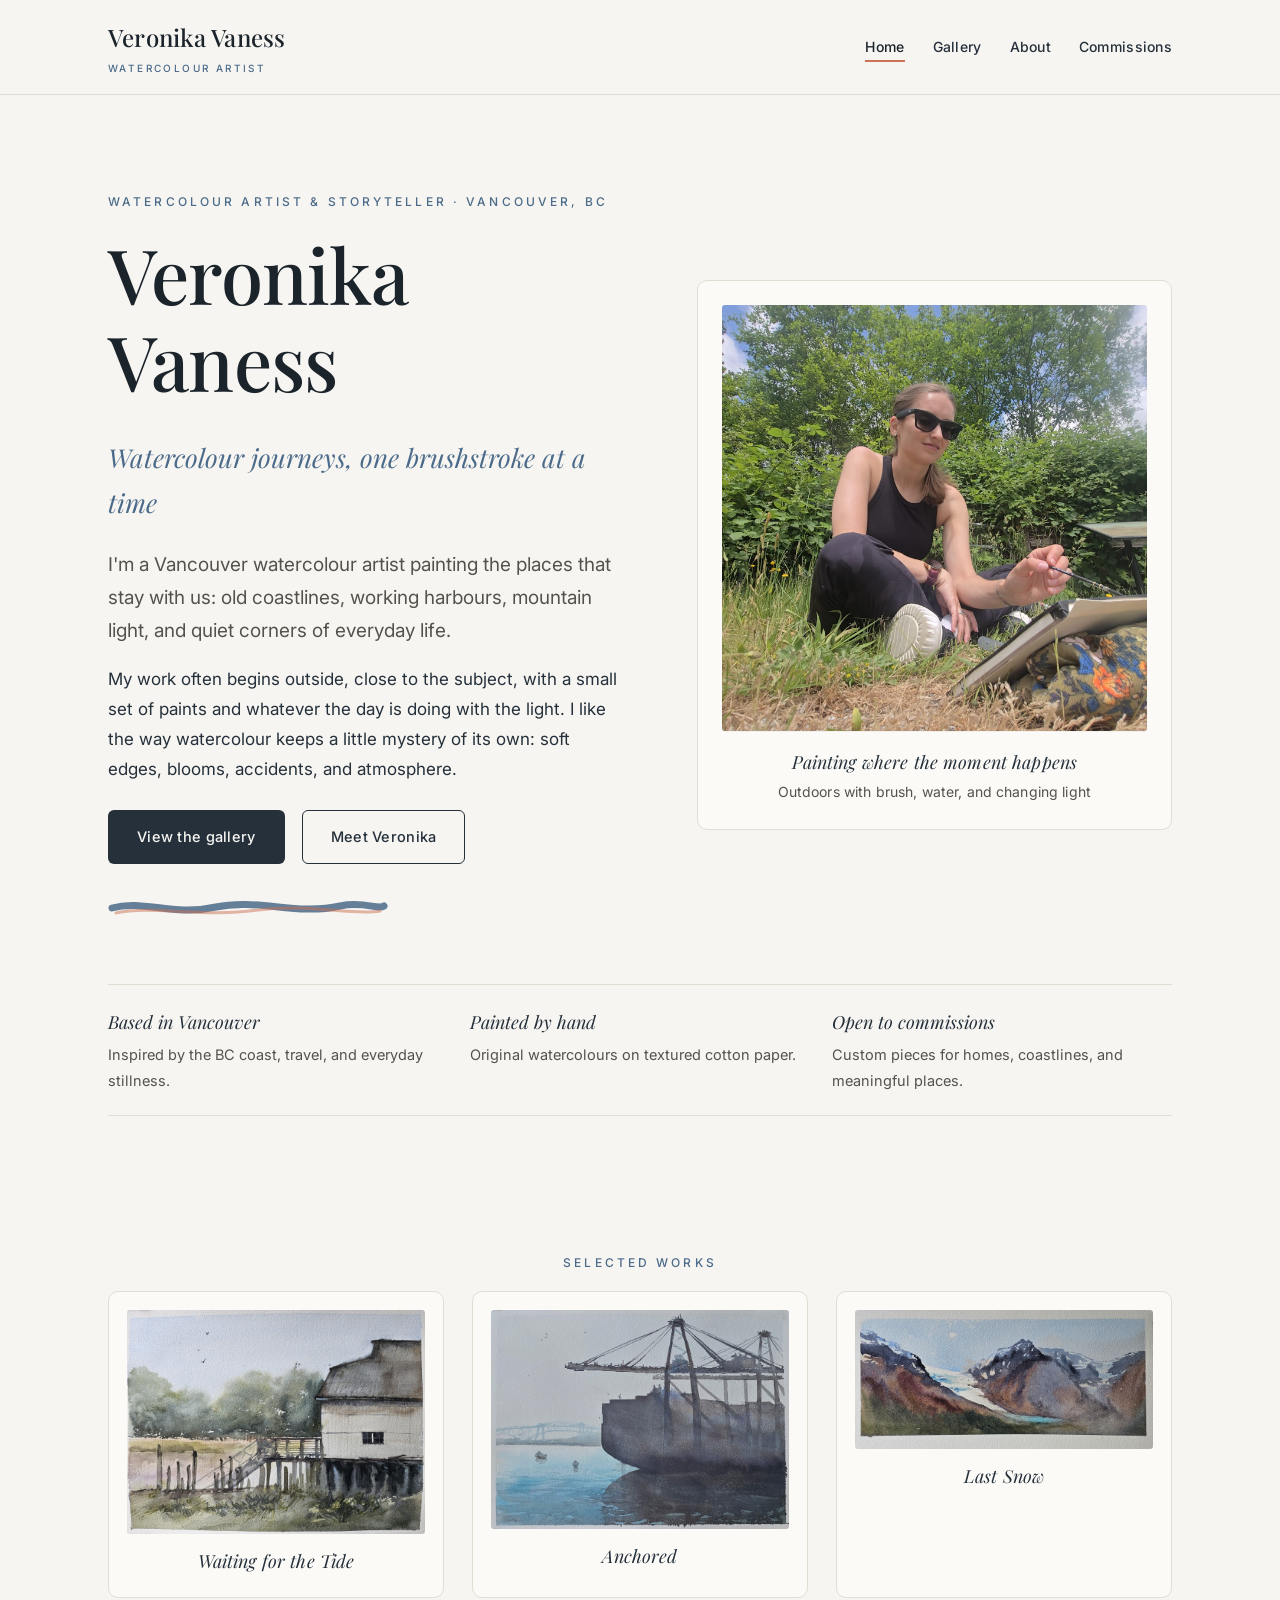
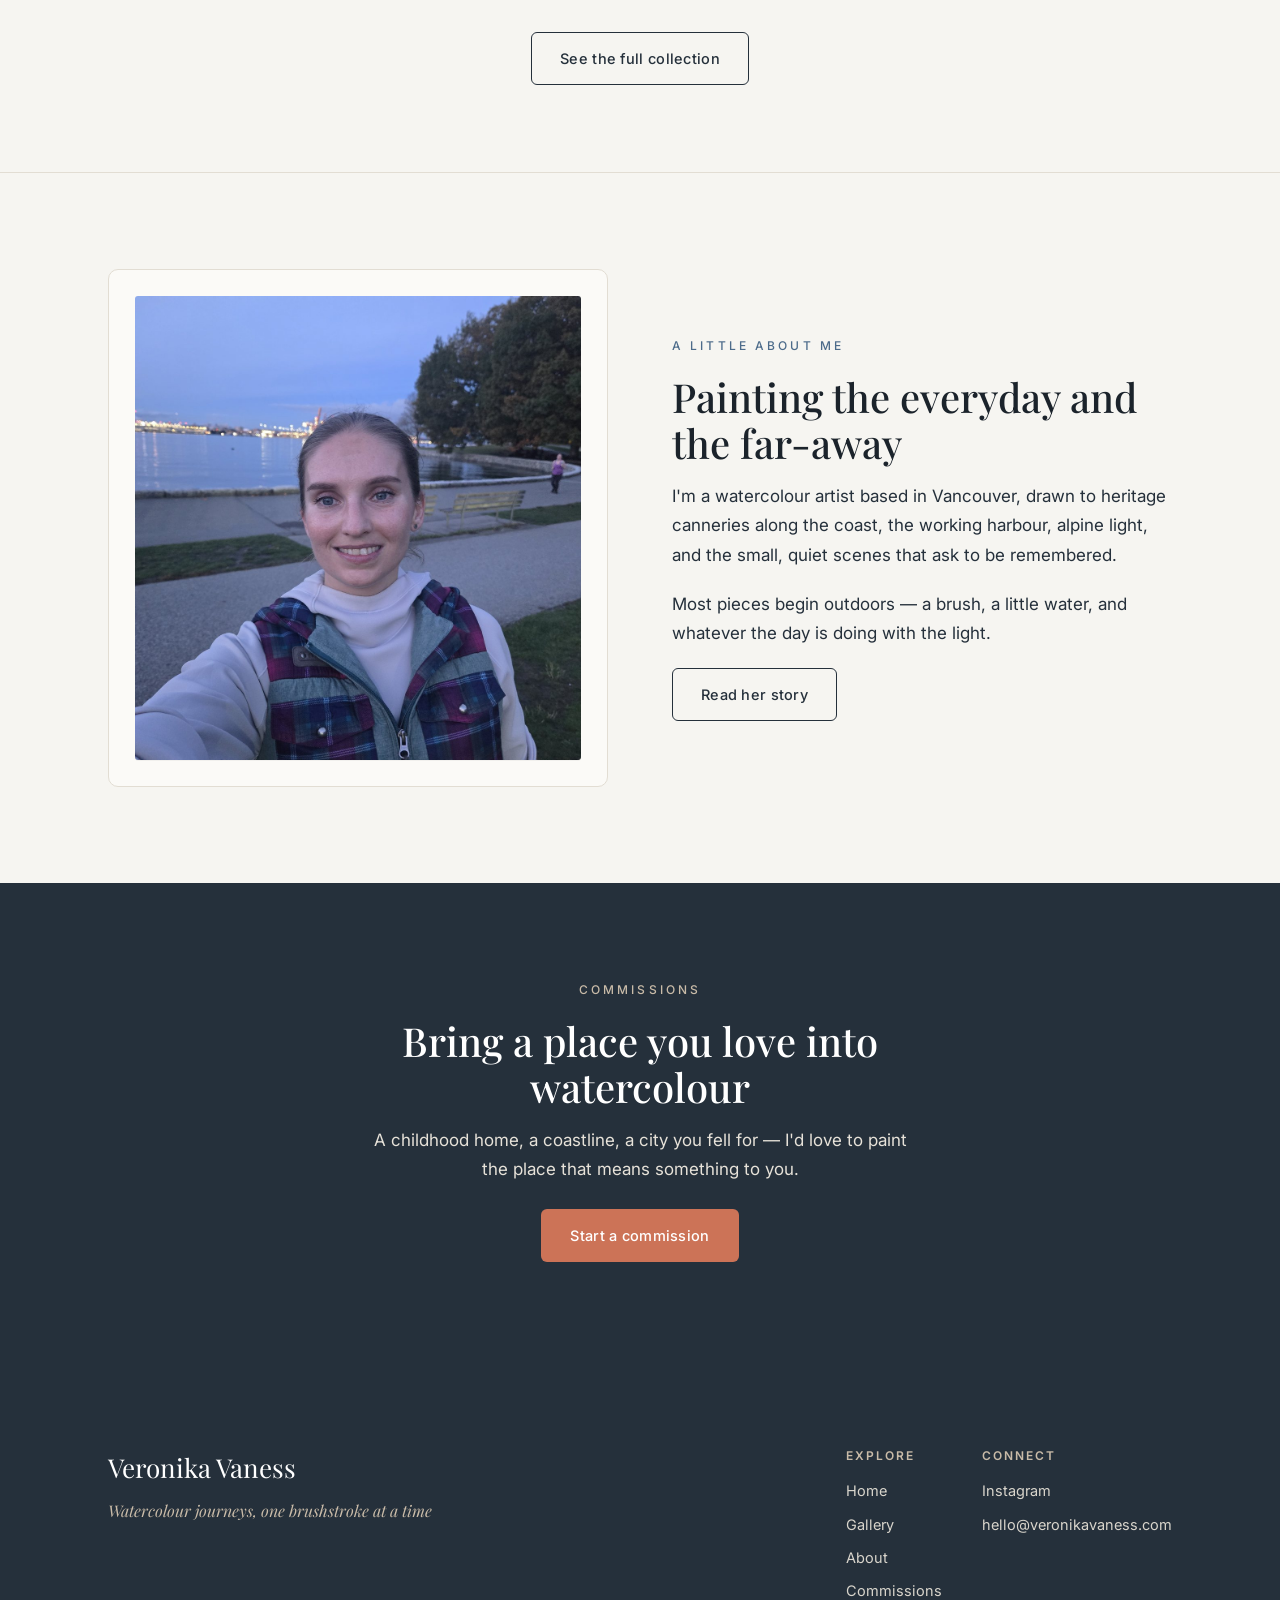
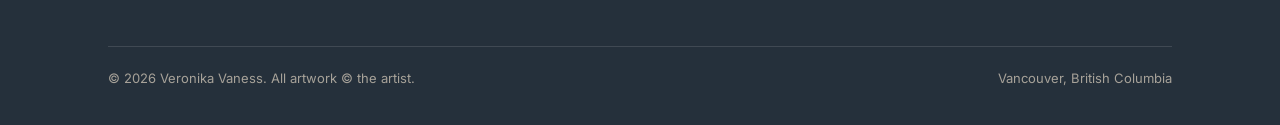
==== commit 0aa2ca1a: "Use About portrait on home page" ====
--- a/index.html
+++ b/index.html
@@ -96,7 +96,7 @@
       <div class="split">
         <div class="split-media">
           <figure class="artframe">
-            <img src="assets/img/veronika-portrait.jpg" width="1100" height="1375" alt="Portrait of watercolour artist Veronika Vaness" loading="lazy">
+            <img src="assets/img/veronika-about-2.jpg" width="1100" height="1143" alt="Portrait of watercolour artist Veronika Vaness by the water in Vancouver" loading="lazy">
           </figure>
         </div>
         <div class="split-body">
--- a/assets/css/style.css
+++ b/assets/css/style.css
@@ -197,6 +197,12 @@
 .modal-close:hover{background:var(--ink);color:var(--paper);}
 .modal-art{background:var(--cloud);display:flex;align-items:center;justify-content:center;padding:clamp(18px,3vw,34px);}
 .modal-art img{max-height:78vh;border-radius:3px;box-shadow:0 1px 0 rgba(0,0,0,.05);}
+.modal-art-zoom-trigger{
+  border:0;background:transparent;padding:0;margin:0;cursor:zoom-in;display:block;
+}
+.modal-art-zoom-trigger img{transition:transform .22s ease,box-shadow .22s ease;}
+.modal-art-zoom-trigger:hover img{transform:translateY(-2px);box-shadow:0 12px 36px rgba(27,35,43,.14);}
+.modal-art-zoom-trigger:focus-visible{outline:2px solid var(--indigo);outline-offset:6px;}
 .modal-copy{padding:clamp(28px,4vw,52px);overflow:auto;}
 .modal-copy .eyebrow{margin-bottom:14px;}
 .modal-copy h2{font-size:clamp(32px,4vw,46px);}
@@ -210,6 +216,42 @@
 }
 .modal-details dd{margin:3px 0 0;font-family:var(--serif);font-size:18px;color:var(--deep-ink);}
 .modal-actions{display:flex;gap:12px;flex-wrap:wrap;align-items:center;}
+
+/* ---------- full screen artwork zoom ---------- */
+.zoom-modal{
+  position:fixed;inset:0;width:100vw;height:100vh;max-width:none;max-height:none;
+  margin:0;padding:0;border:0;overflow:hidden;background:#111820;color:var(--paper);
+}
+.zoom-lock,.zoom-lock body{overflow:hidden;}
+.zoom-modal::backdrop{background:rgba(9,12,16,.82);}
+.zoom-shell{height:100vh;display:grid;grid-template-rows:auto 1fr;}
+.zoom-toolbar{
+  display:flex;align-items:center;justify-content:space-between;gap:18px;
+  padding:16px clamp(18px,3vw,38px);border-bottom:1px solid rgba(255,255,255,.14);
+  background:rgba(17,24,32,.94);
+}
+.zoom-title .eyebrow{margin:0 0 3px;color:var(--taupe);}
+.zoom-title h2{font-size:clamp(24px,3vw,34px);margin:0;color:#fff;}
+.zoom-controls{display:flex;align-items:center;gap:10px;flex-wrap:wrap;justify-content:flex-end;}
+.zoom-btn,.zoom-reset,.zoom-close{
+  height:38px;border:1px solid rgba(255,255,255,.22);border-radius:6px;background:rgba(255,255,255,.08);
+  color:#fff;font-family:var(--sans);font-weight:600;cursor:pointer;
+}
+.zoom-btn{width:38px;font-size:20px;line-height:1;}
+.zoom-reset,.zoom-close{padding:0 14px;font-size:13px;letter-spacing:.04em;text-transform:uppercase;}
+.zoom-btn:hover,.zoom-reset:hover,.zoom-close:hover{background:#fff;color:#111820;}
+.zoom-range{width:min(220px,24vw);accent-color:var(--terracotta);}
+.zoom-stage{
+  position:relative;overflow:hidden;display:flex;align-items:center;justify-content:center;
+  padding:24px;background:#0B1016;cursor:zoom-in;touch-action:none;
+}
+.zoom-stage.is-zoomed{cursor:grab;}
+.zoom-stage.is-dragging{cursor:grabbing;}
+.zoom-image{
+  max-width:100%;max-height:calc(100vh - 118px);object-fit:contain;border-radius:3px;
+  box-shadow:0 18px 60px rgba(0,0,0,.32);transform-origin:center center;
+  transition:transform .12s ease;will-change:transform;user-select:none;
+}
 
 /* ---------- selected works (home) ---------- */
 .trio{display:grid;grid-template-columns:repeat(3,1fr);gap:clamp(16px,2.4vw,28px);}
@@ -288,6 +330,11 @@
   .piece-actions{display:block;}
   .more-info{width:100%;margin-bottom:12px;}
   .modal-details{grid-template-columns:1fr;}
+  .zoom-toolbar{align-items:flex-start;flex-direction:column;}
+  .zoom-controls{justify-content:flex-start;width:100%;}
+  .zoom-range{width:min(100%,220px);}
+  .zoom-stage{padding:14px;}
+  .zoom-image{max-height:calc(100vh - 178px);}
   .btn + .btn{margin-left:0;margin-top:12px;display:block;}
   .hero .btn + .btn{display:inline-block;margin-top:12px;}
 }
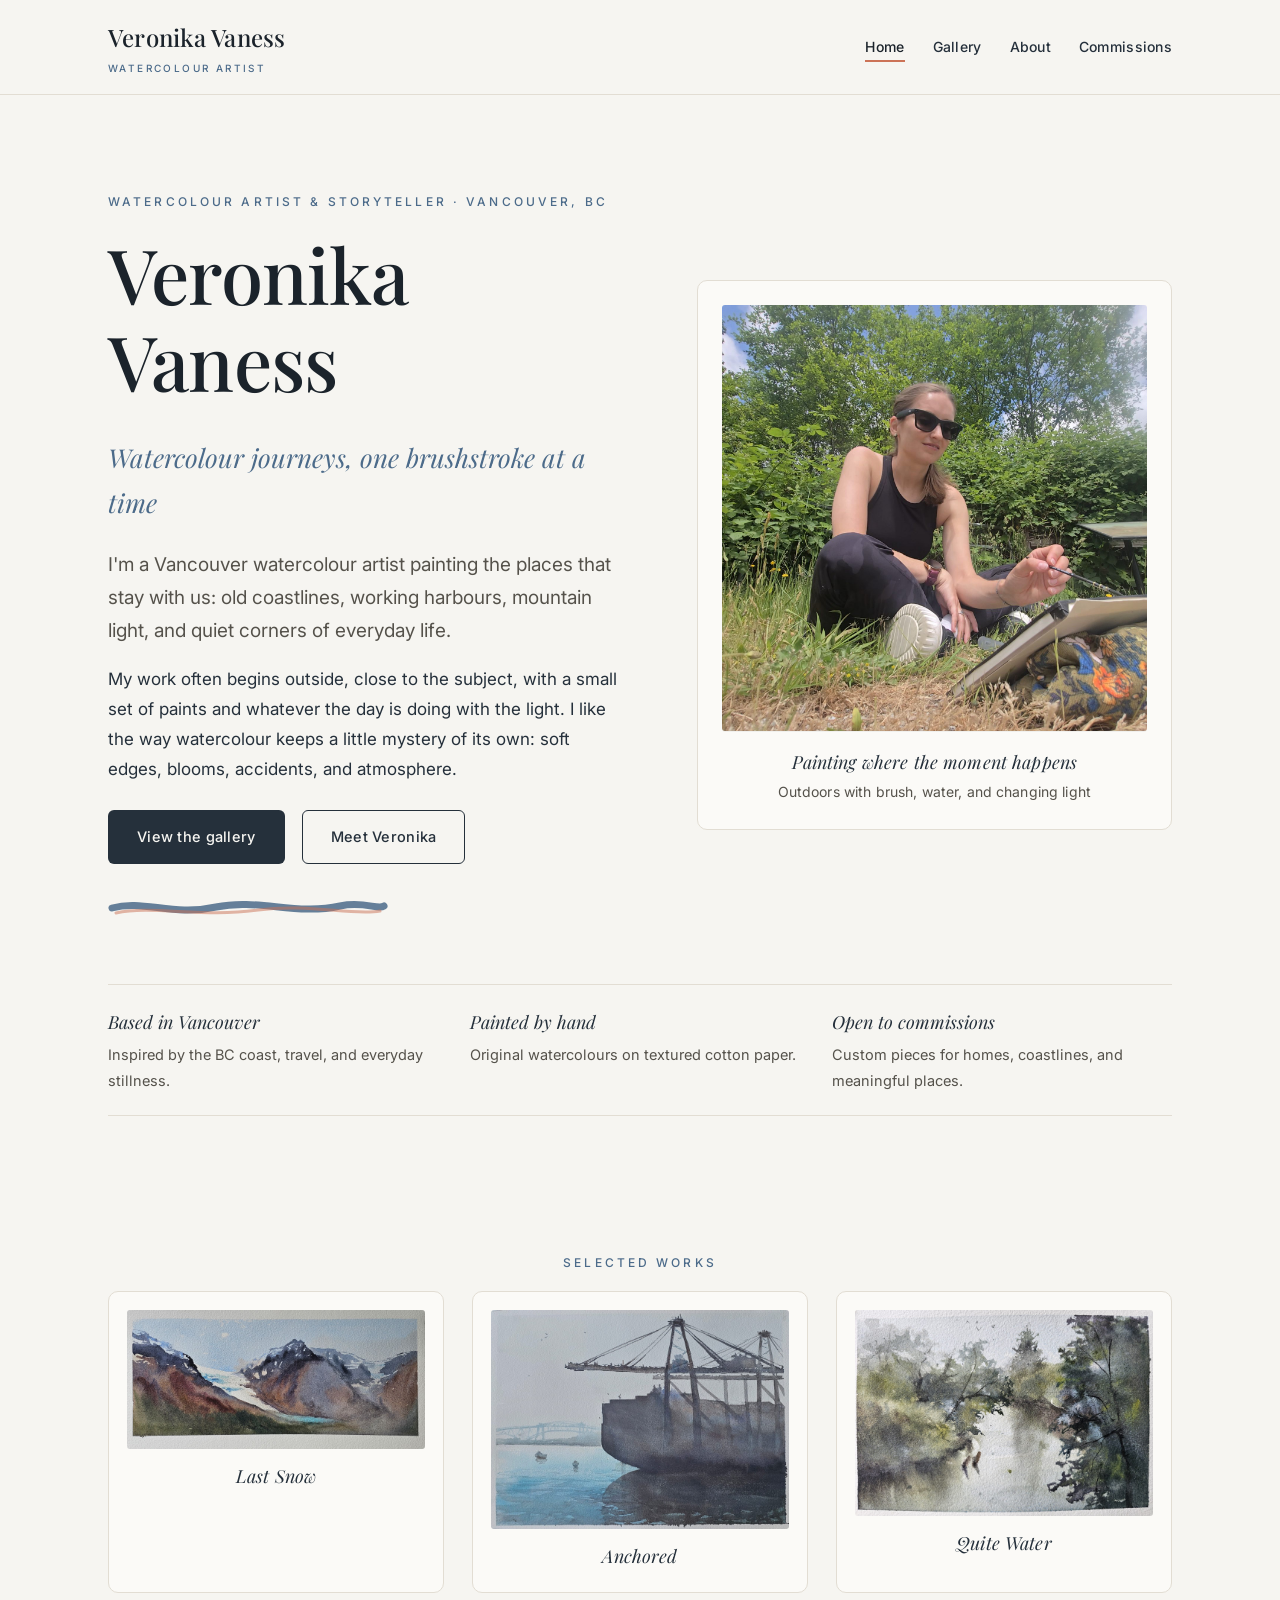
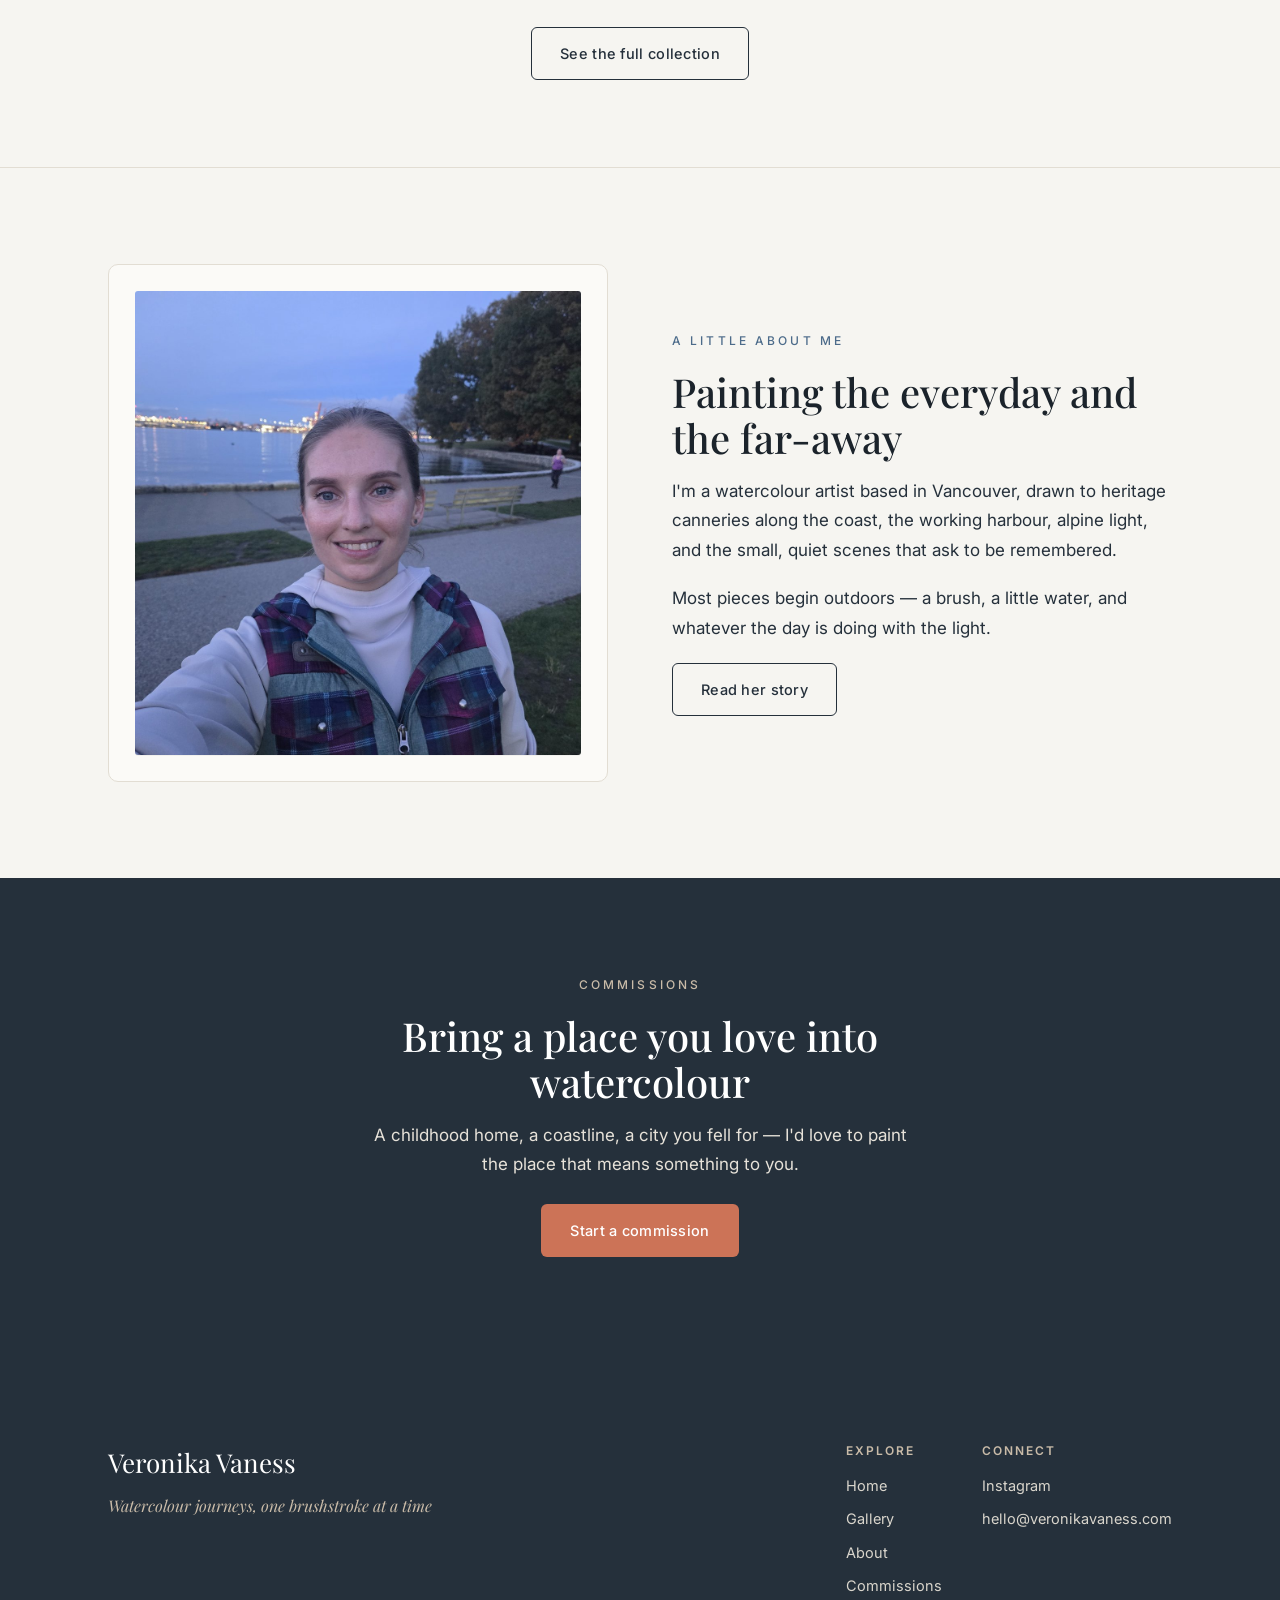
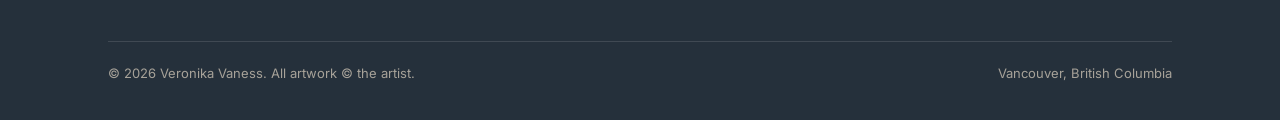
==== commit bd472f4c: "Rotate selected works on home page" ====
--- a/index.html
+++ b/index.html
@@ -73,7 +73,7 @@
   <section class="section-tight">
     <div class="container">
       <p class="eyebrow center">Selected works</p>
-      <div class="trio">
+      <div class="trio" id="selected-works" data-selected-works>
         <a href="gallery.html" aria-label="Waiting for the Tide — view in gallery">
           <figure><img src="assets/img/art-02.jpg" width="1600" height="1200" alt="Watercolour of a heritage cannery building on wooden pilings beside a marsh" loading="lazy"><figcaption><span class="t">Waiting for the Tide</span></figcaption></figure>
         </a>
@@ -155,5 +155,145 @@
   </div>
 </footer>
 
+<script>
+  const selectedWorks = [
+    {
+      title: 'Waiting for the Tide',
+      src: 'assets/img/art-02.jpg',
+      width: 1600,
+      height: 1200,
+      alt: 'Watercolour of a heritage cannery building on wooden pilings beside a marsh'
+    },
+    {
+      title: 'Quite Water',
+      src: 'assets/img/art-03.jpg',
+      width: 1600,
+      height: 1107,
+      alt: 'Atmospheric watercolour of a rope swing hanging from misty trees over water'
+    },
+    {
+      title: 'Anchored',
+      src: 'assets/img/art-04.jpg',
+      width: 1600,
+      height: 1173,
+      alt: 'Moody watercolour of harbour gantry cranes silhouetted over calm water'
+    },
+    {
+      title: 'Last Snow',
+      src: 'assets/img/art-05.jpg',
+      width: 1600,
+      height: 747,
+      alt: 'Panoramic watercolour of snow-capped mountains, a glacier, and a warm rocky foreground'
+    },
+    {
+      title: 'Ridge Trail',
+      src: 'assets/img/art-09.jpg',
+      width: 1600,
+      height: 923,
+      alt: 'Watercolour mountain ridge trail view from High Note Trail on Whistler mountain'
+    },
+    {
+      title: 'Beaver Lake Reflections',
+      src: 'assets/img/art-10.jpg',
+      width: 1600,
+      height: 1026,
+      alt: 'Watercolour of Beaver Lake in Stanley Park with warm autumn reflections'
+    },
+    {
+      title: 'Between the Branches',
+      src: 'assets/img/art-06.jpg',
+      width: 1200,
+      height: 1600,
+      alt: 'Watercolour of a child on a rope swing beneath a large tree in warm earth tones'
+    },
+    {
+      title: 'Calm Before Depature',
+      src: 'assets/img/art-07.jpg',
+      width: 1068,
+      height: 1600,
+      alt: 'Atmospheric vertical watercolour of a small boat moored below misty harbour buildings and birds'
+    },
+    {
+      title: 'Silent Stones',
+      src: 'assets/img/art-08.jpg',
+      width: 1600,
+      height: 515,
+      alt: 'Panoramic watercolour of ancient stone pyramids and small figures in warm afternoon light'
+    }
+  ];
+
+  const selectedWorksGrid = document.querySelector('[data-selected-works]');
+
+  if (selectedWorksGrid) {
+    const selected = pickSelectedWorks(selectedWorks, 3);
+    selectedWorksGrid.replaceChildren(...selected.map(createSelectedWorkCard));
+  }
+
+  function pickSelectedWorks(items, count) {
+    const shuffled = shuffleWorks(items);
+    let selected = shuffled.slice(0, count);
+    const selectedKey = selected.map((item) => item.title).join('|');
+    const lastKey = getLastSelectedWorks();
+
+    if (selectedKey === lastKey && shuffled.length > count) {
+      selected = [...selected.slice(1), shuffled[count]];
+    }
+
+    setLastSelectedWorks(selected.map((item) => item.title).join('|'));
+    return selected;
+  }
+
+  function shuffleWorks(items) {
+    const shuffled = [...items];
+
+    for (let index = shuffled.length - 1; index > 0; index -= 1) {
+      const randomIndex = Math.floor(Math.random() * (index + 1));
+      [shuffled[index], shuffled[randomIndex]] = [shuffled[randomIndex], shuffled[index]];
+    }
+
+    return shuffled;
+  }
+
+  function getLastSelectedWorks() {
+    try {
+      return sessionStorage.getItem('selectedWorks');
+    } catch {
+      return '';
+    }
+  }
+
+  function setLastSelectedWorks(value) {
+    try {
+      sessionStorage.setItem('selectedWorks', value);
+    } catch {
+      // The random selection still works if session storage is unavailable.
+    }
+  }
+
+  function createSelectedWorkCard(work) {
+    const link = document.createElement('a');
+    link.href = 'gallery.html';
+    link.setAttribute('aria-label', `${work.title} - view in gallery`);
+
+    const figure = document.createElement('figure');
+    const image = document.createElement('img');
+    image.src = work.src;
+    image.width = work.width;
+    image.height = work.height;
+    image.alt = work.alt;
+    image.loading = 'lazy';
+
+    const caption = document.createElement('figcaption');
+    const title = document.createElement('span');
+    title.className = 't';
+    title.textContent = work.title;
+
+    caption.append(title);
+    figure.append(image, caption);
+    link.append(figure);
+    return link;
+  }
+</script>
+
 </body>
 </html>
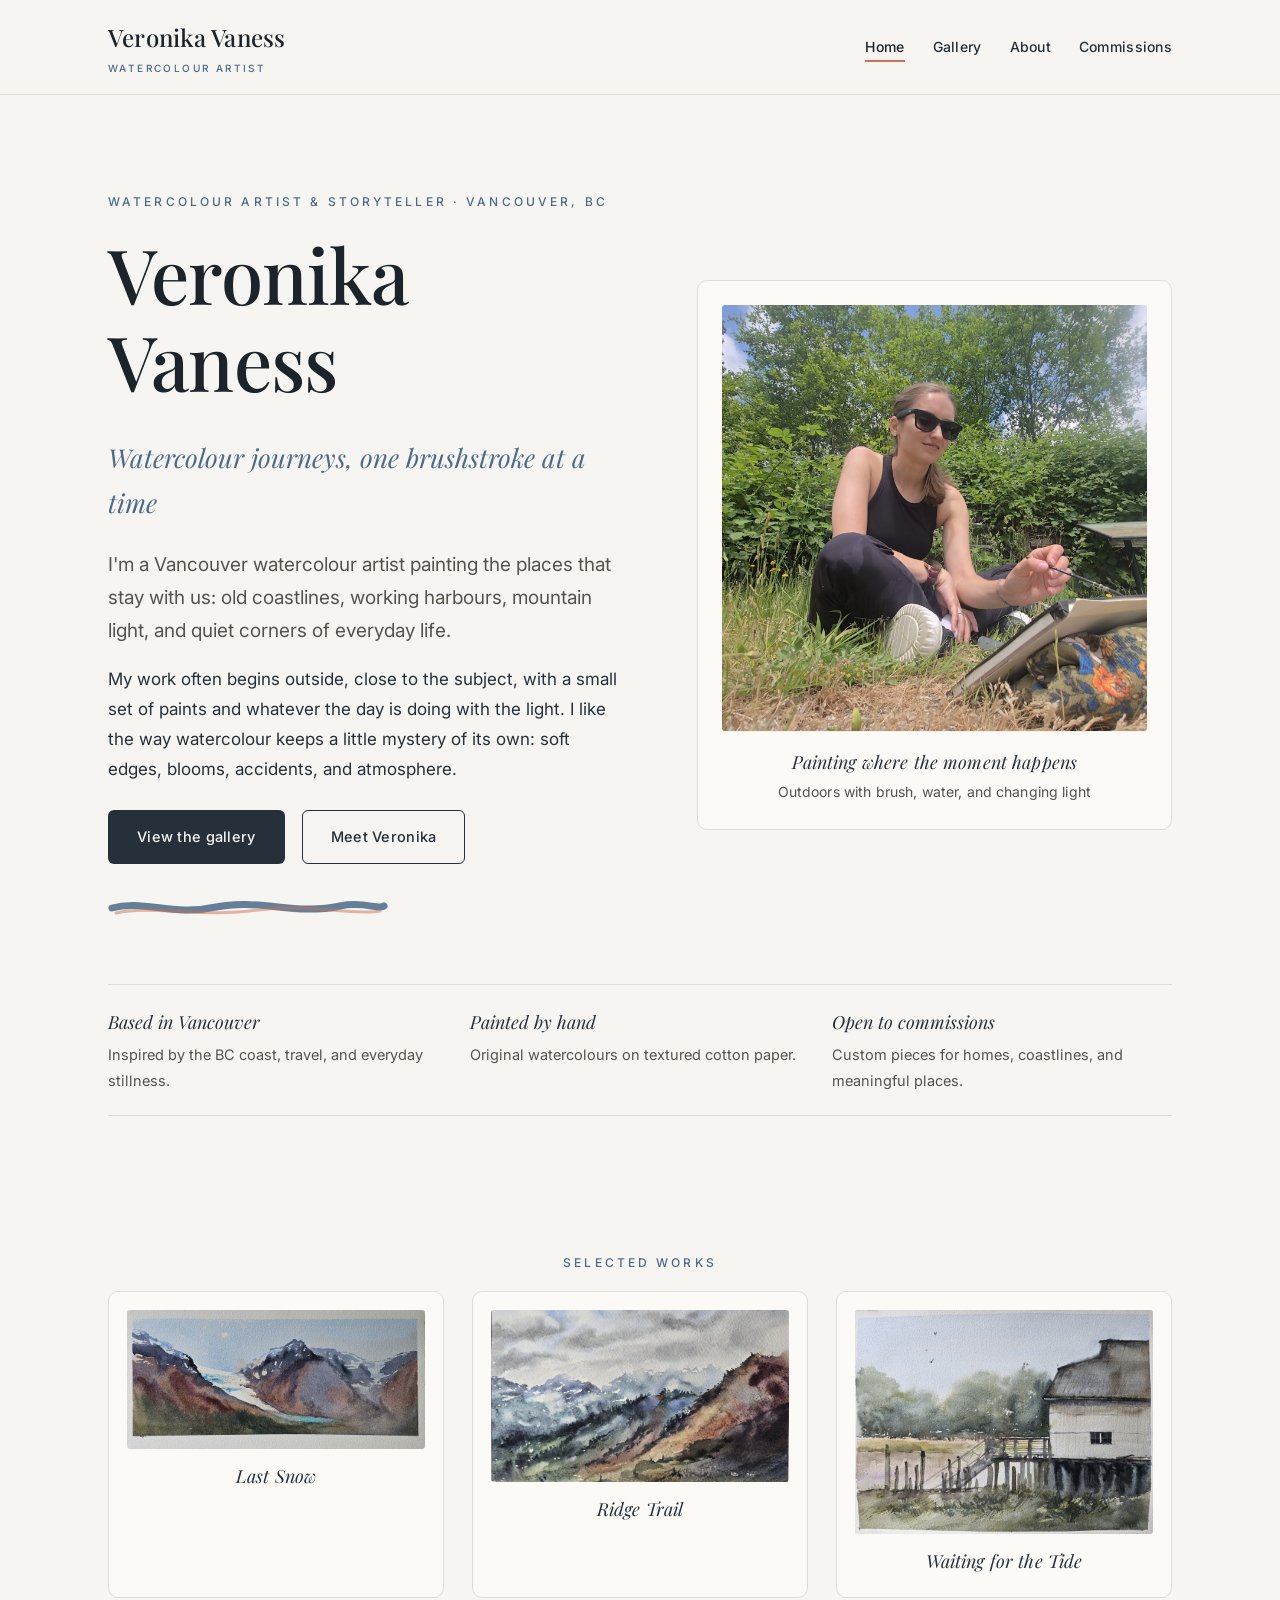
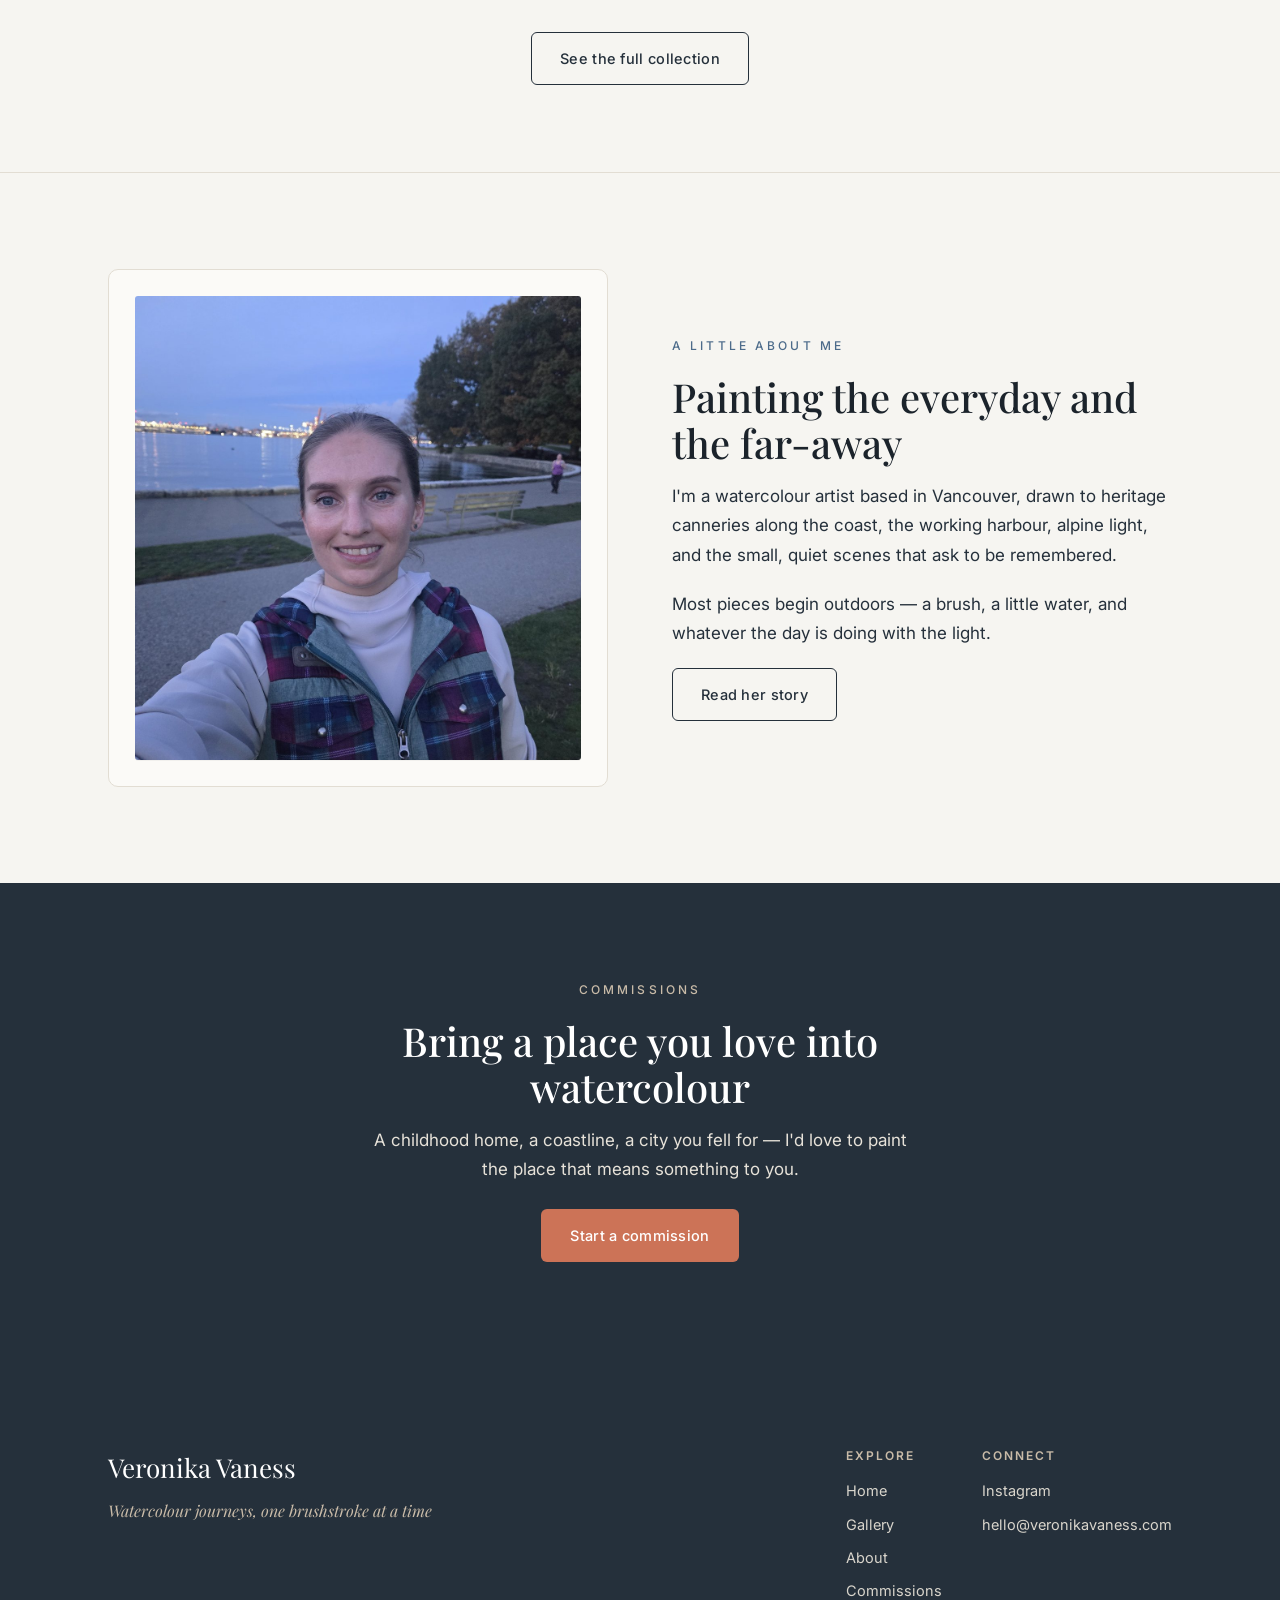
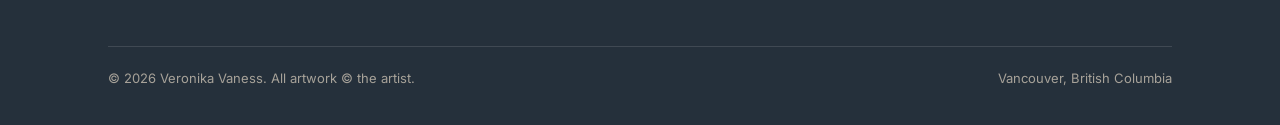
==== commit 1815d120: "Add Cloudflare analytics tracking" ====
--- a/index.html
+++ b/index.html
@@ -17,6 +17,7 @@
 <link rel="preconnect" href="https://fonts.gstatic.com" crossorigin>
 <link rel="stylesheet" href="https://fonts.googleapis.com/css2?family=Playfair+Display:ital,wght@0,400;0,500;0,600;1,400;1,500&family=Inter:wght@400;500;600&display=swap">
 <link rel="stylesheet" href="assets/css/style.css">
+<!-- Cloudflare Web Analytics --><script defer src="https://static.cloudflareinsights.com/beacon.min.js" data-cf-beacon='{"token":"245e88d8e76a442f9f0cc86c64ba4520"}'></script><!-- End Cloudflare Web Analytics -->
 </head>
 <body>
 <a class="skip" href="#main">Skip to content</a>
--- a/assets/css/style.css
+++ b/assets/css/style.css
@@ -247,6 +247,7 @@
 }
 .zoom-stage.is-zoomed{cursor:grab;}
 .zoom-stage.is-dragging{cursor:grabbing;}
+.zoom-stage.is-dragging .zoom-image,.zoom-stage.is-pinching .zoom-image{transition:none;}
 .zoom-image{
   max-width:100%;max-height:calc(100vh - 118px);object-fit:contain;border-radius:3px;
   box-shadow:0 18px 60px rgba(0,0,0,.32);transform-origin:center center;
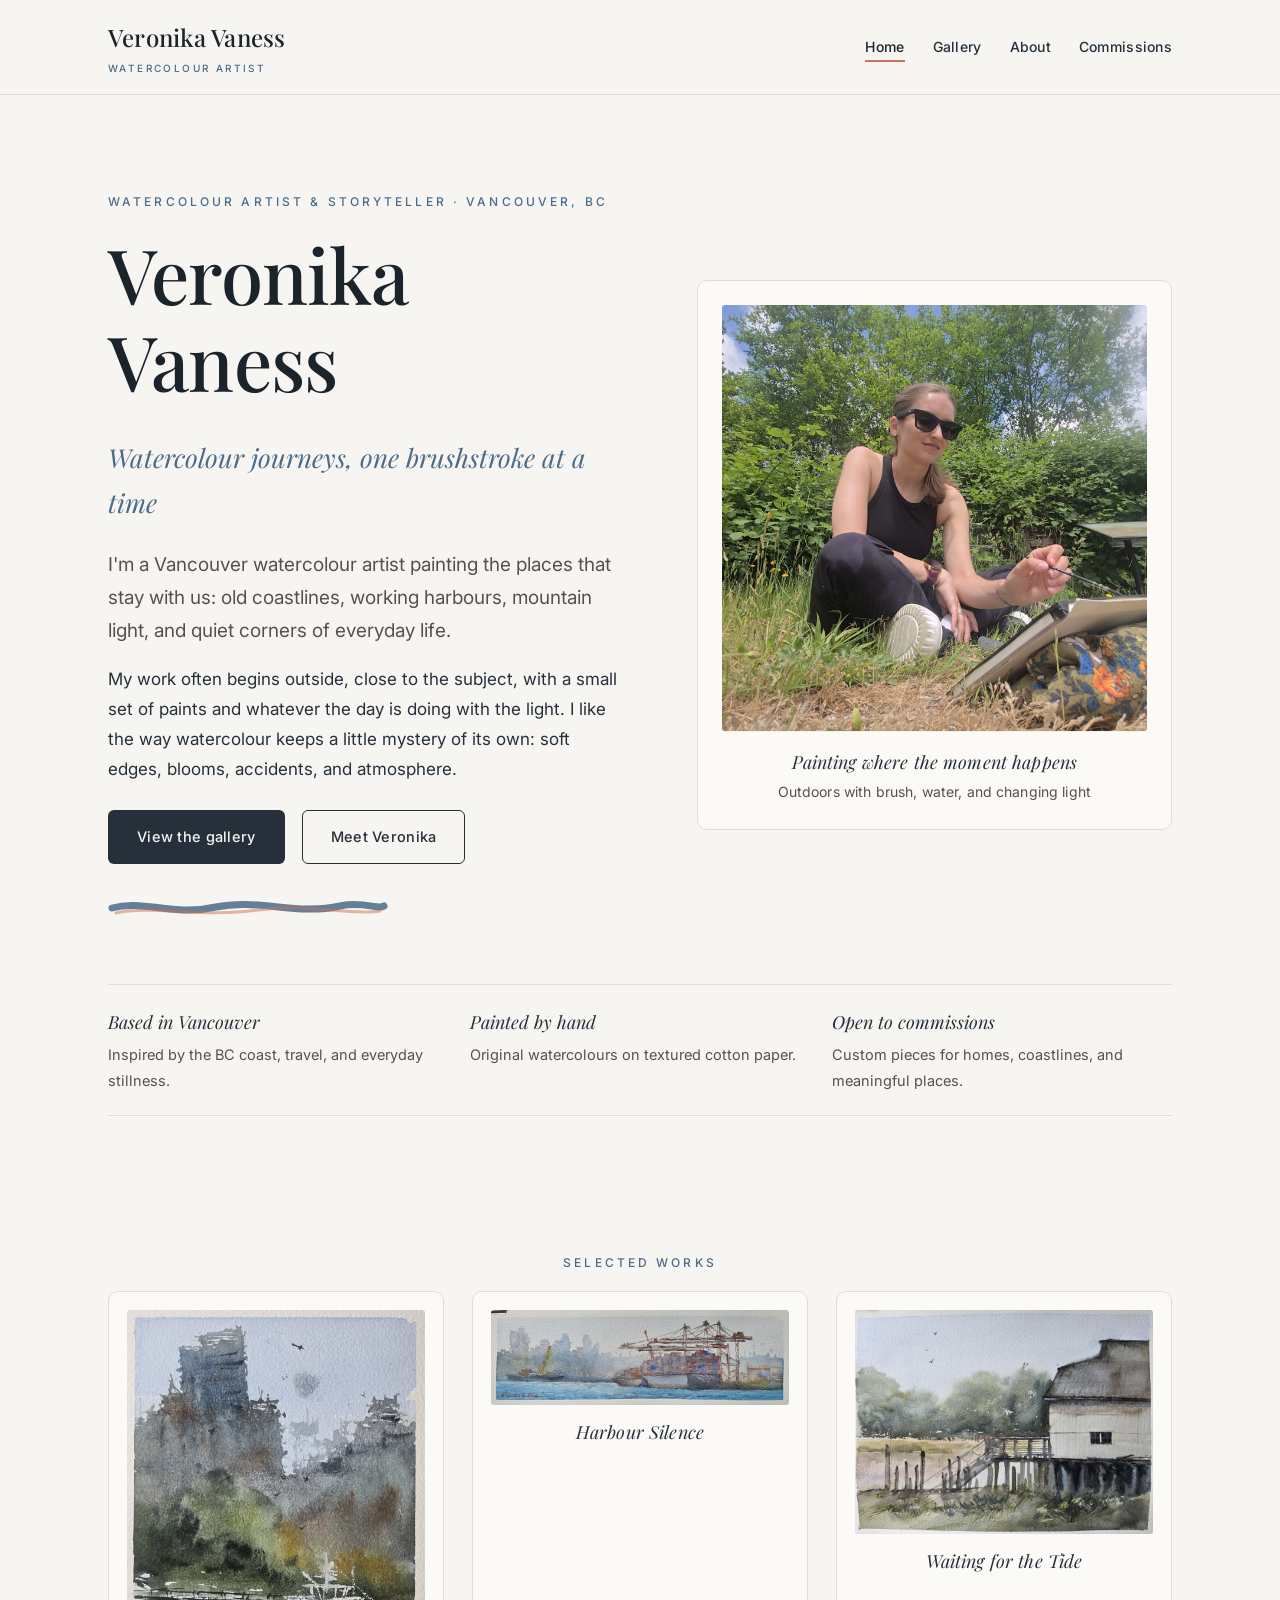
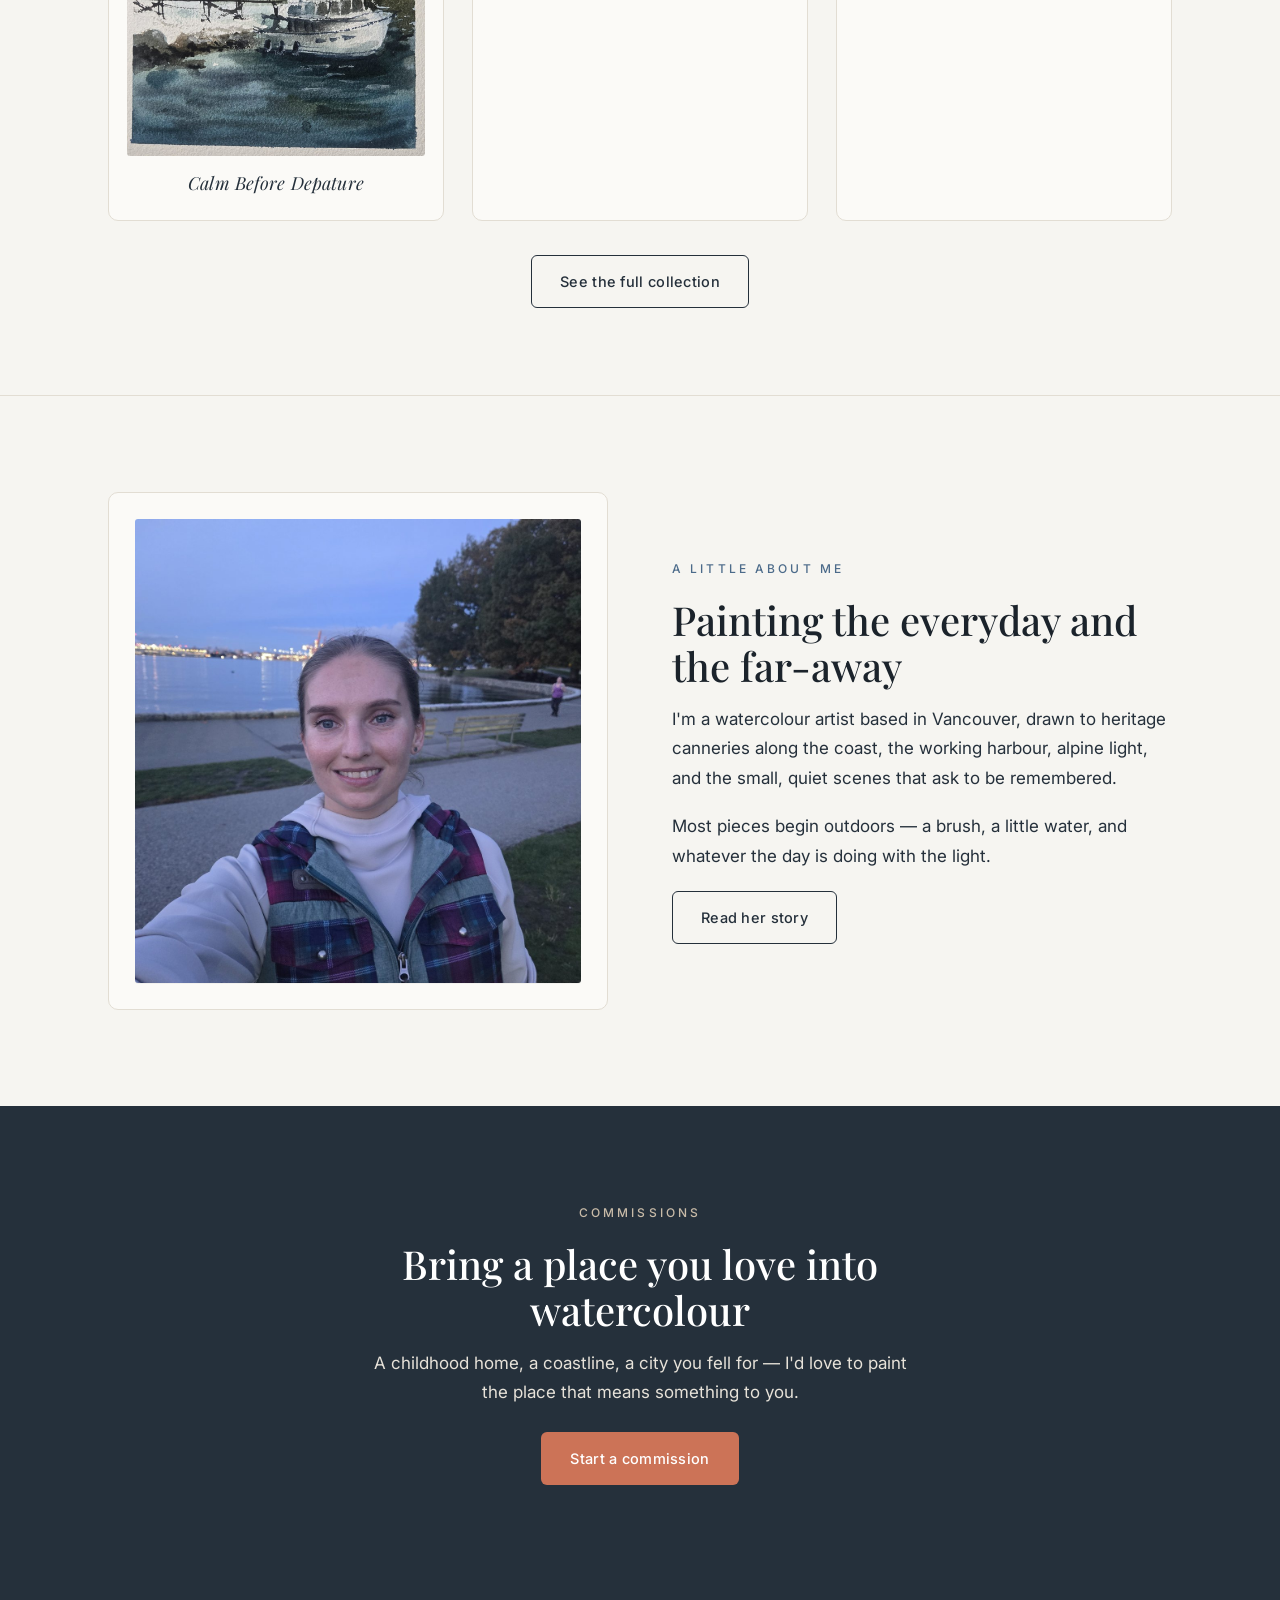
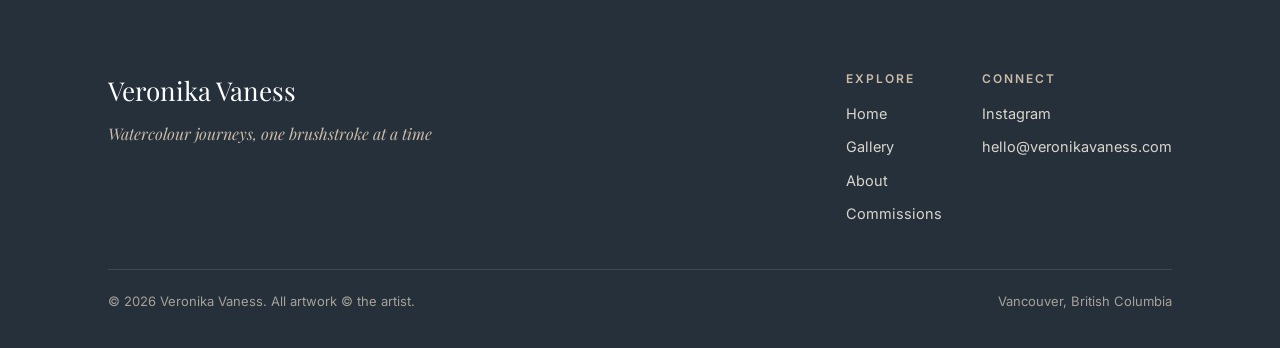
==== commit 33db9745: "Add Harbour Silence to gallery" ====
--- a/index.html
+++ b/index.html
@@ -201,6 +201,13 @@
       alt: 'Watercolour of Beaver Lake in Stanley Park with warm autumn reflections'
     },
     {
+      title: 'Harbour Silence',
+      src: 'assets/img/art-11.jpg',
+      width: 1600,
+      height: 512,
+      alt: 'Panoramic watercolour of Vancouver harbour with container cranes, a cargo ship, blue water, and a hazy city skyline'
+    },
+    {
       title: 'Between the Branches',
       src: 'assets/img/art-06.jpg',
       width: 1200,
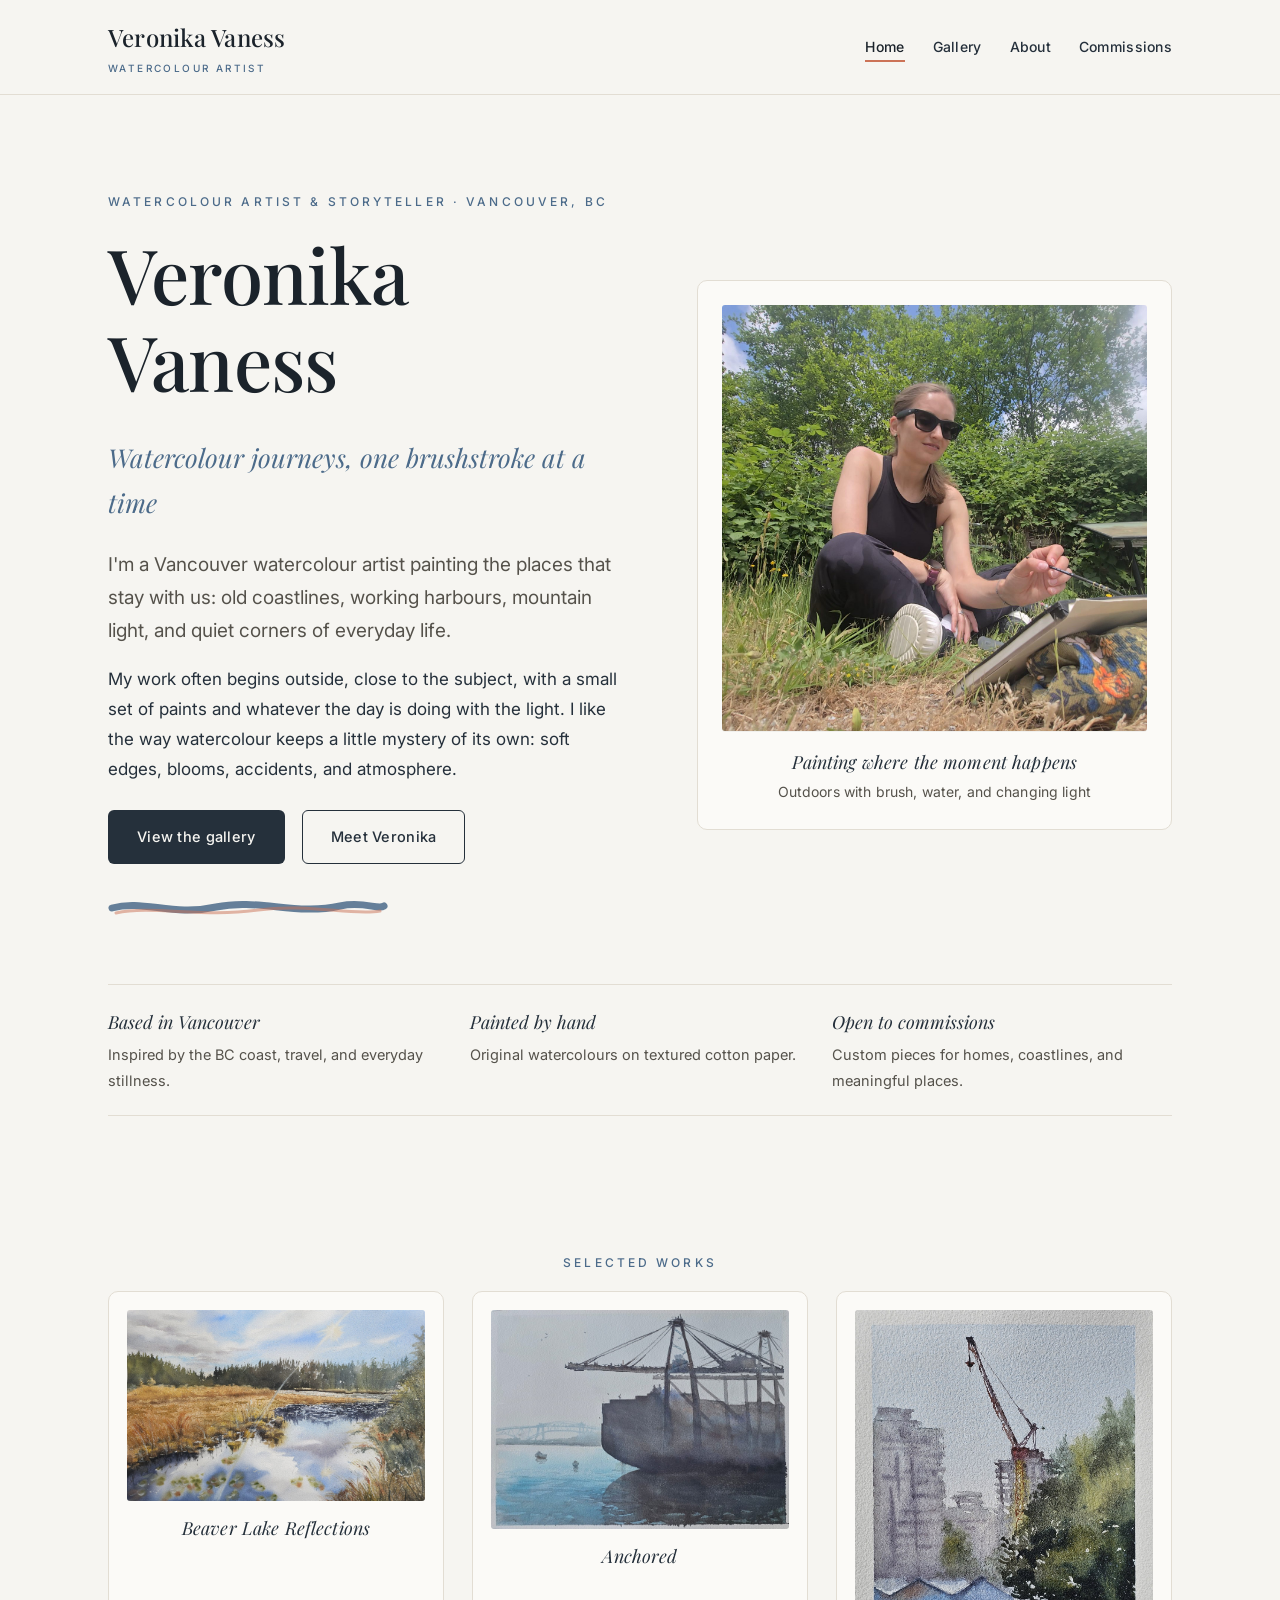
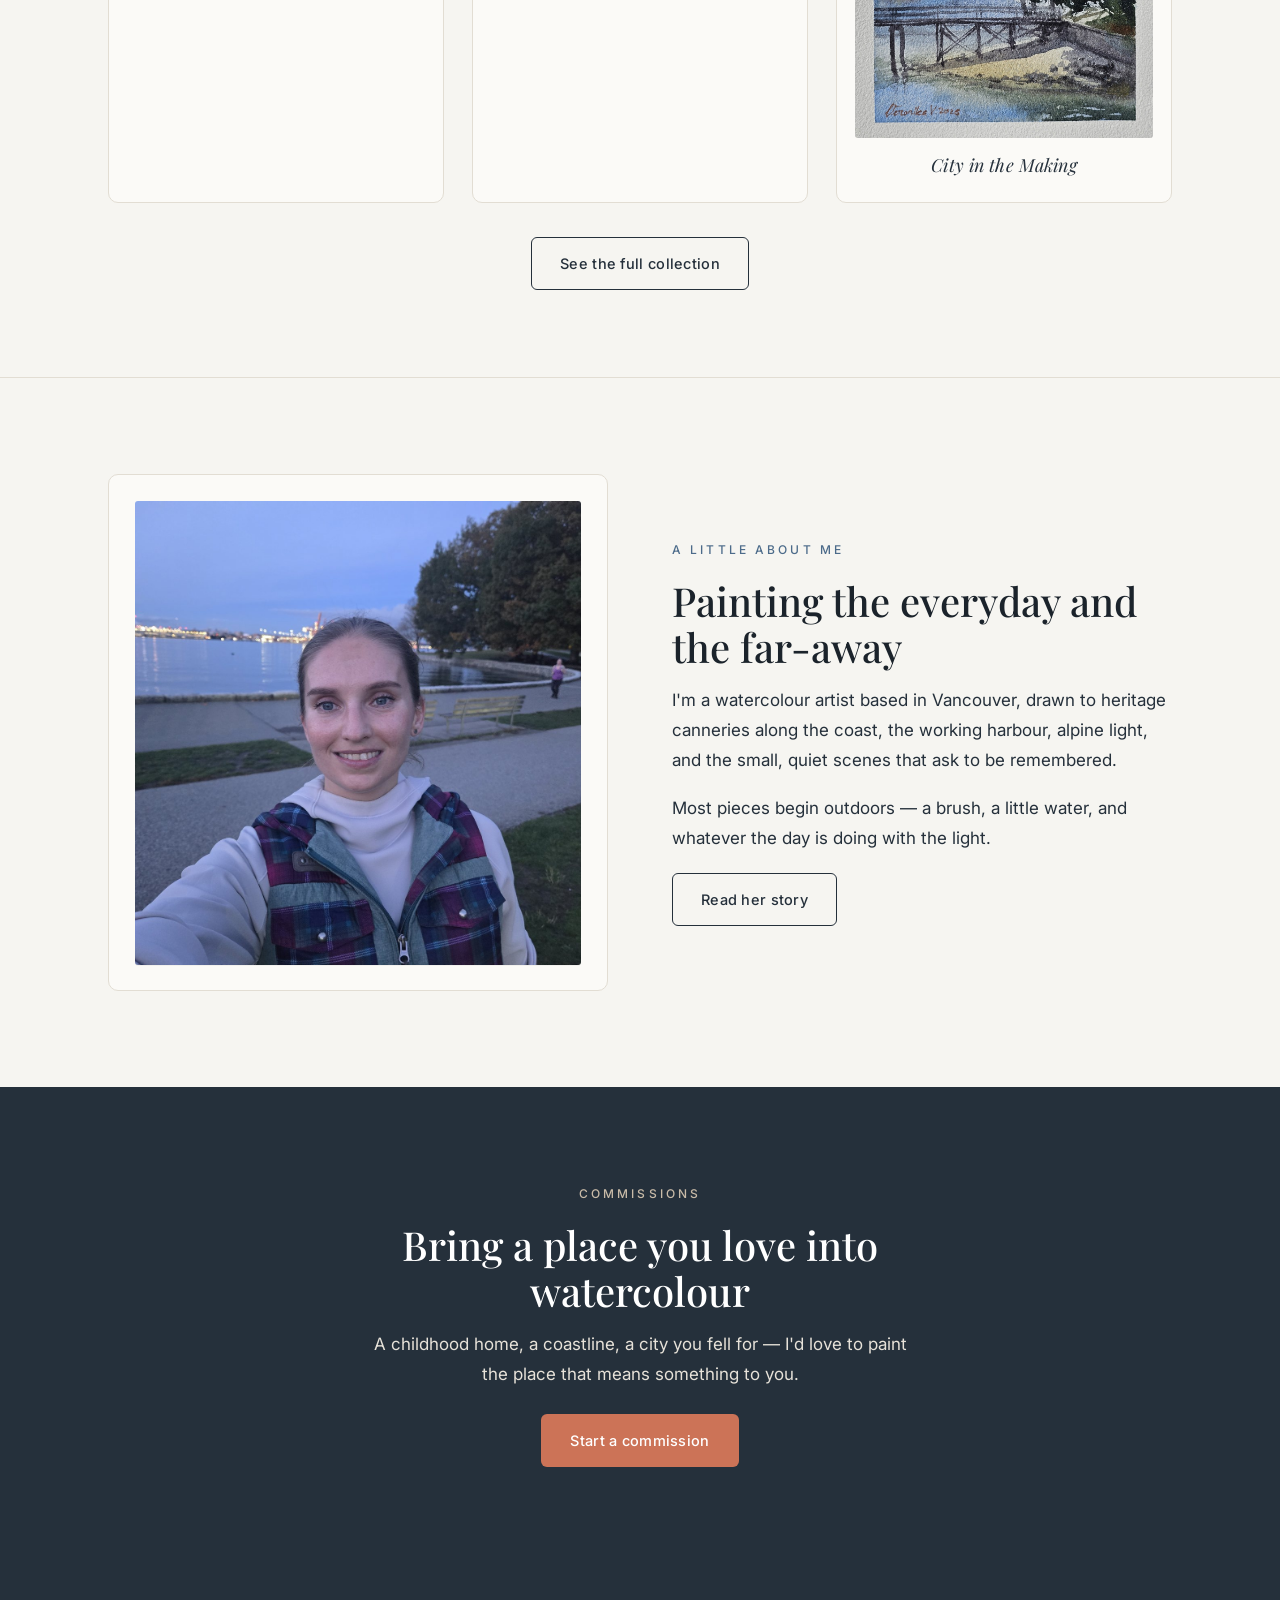
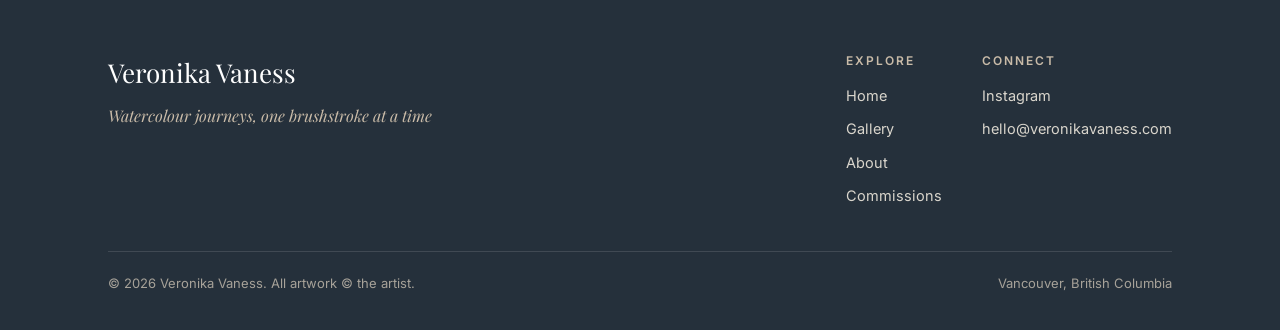
==== commit a0975abc: "Add City in the Making and Suspended" ====
--- a/index.html
+++ b/index.html
@@ -208,6 +208,20 @@
       alt: 'Panoramic watercolour of Vancouver harbour with container cranes, a cargo ship, blue water, and a hazy city skyline'
     },
     {
+      title: 'City in the Making',
+      src: 'assets/img/art-12.jpg',
+      width: 1113,
+      height: 1600,
+      alt: 'Vertical watercolour of a construction crane rising between city buildings and dense green trees'
+    },
+    {
+      title: 'Suspended',
+      src: 'assets/img/art-13.jpg',
+      width: 1600,
+      height: 1210,
+      alt: 'Watercolour of a red gondola suspended beneath angular blue lift towers and cables among evergreen trees'
+    },
+    {
       title: 'Between the Branches',
       src: 'assets/img/art-06.jpg',
       width: 1200,
--- a/assets/css/style.css
+++ b/assets/css/style.css
@@ -144,7 +144,7 @@
 figcaption .t{font-family:var(--serif);font-style:italic;font-size:18px;color:var(--ink);display:block;margin-bottom:2px;}
 
 /* ---------- gallery grid ---------- */
-.gallery{display:grid;grid-template-columns:repeat(2,1fr);gap:clamp(20px,3vw,40px);}
+.gallery{display:grid;grid-template-columns:repeat(2,1fr);align-items:start;gap:clamp(20px,3vw,40px);}
 .piece{background:var(--cloud);border:1px solid var(--line);border-radius:10px;padding:clamp(16px,2.4vw,28px);display:flex;flex-direction:column;}
 .piece .imgwrap{display:flex;align-items:center;justify-content:center;min-height:60px;}
 .piece img{border-radius:3px;}
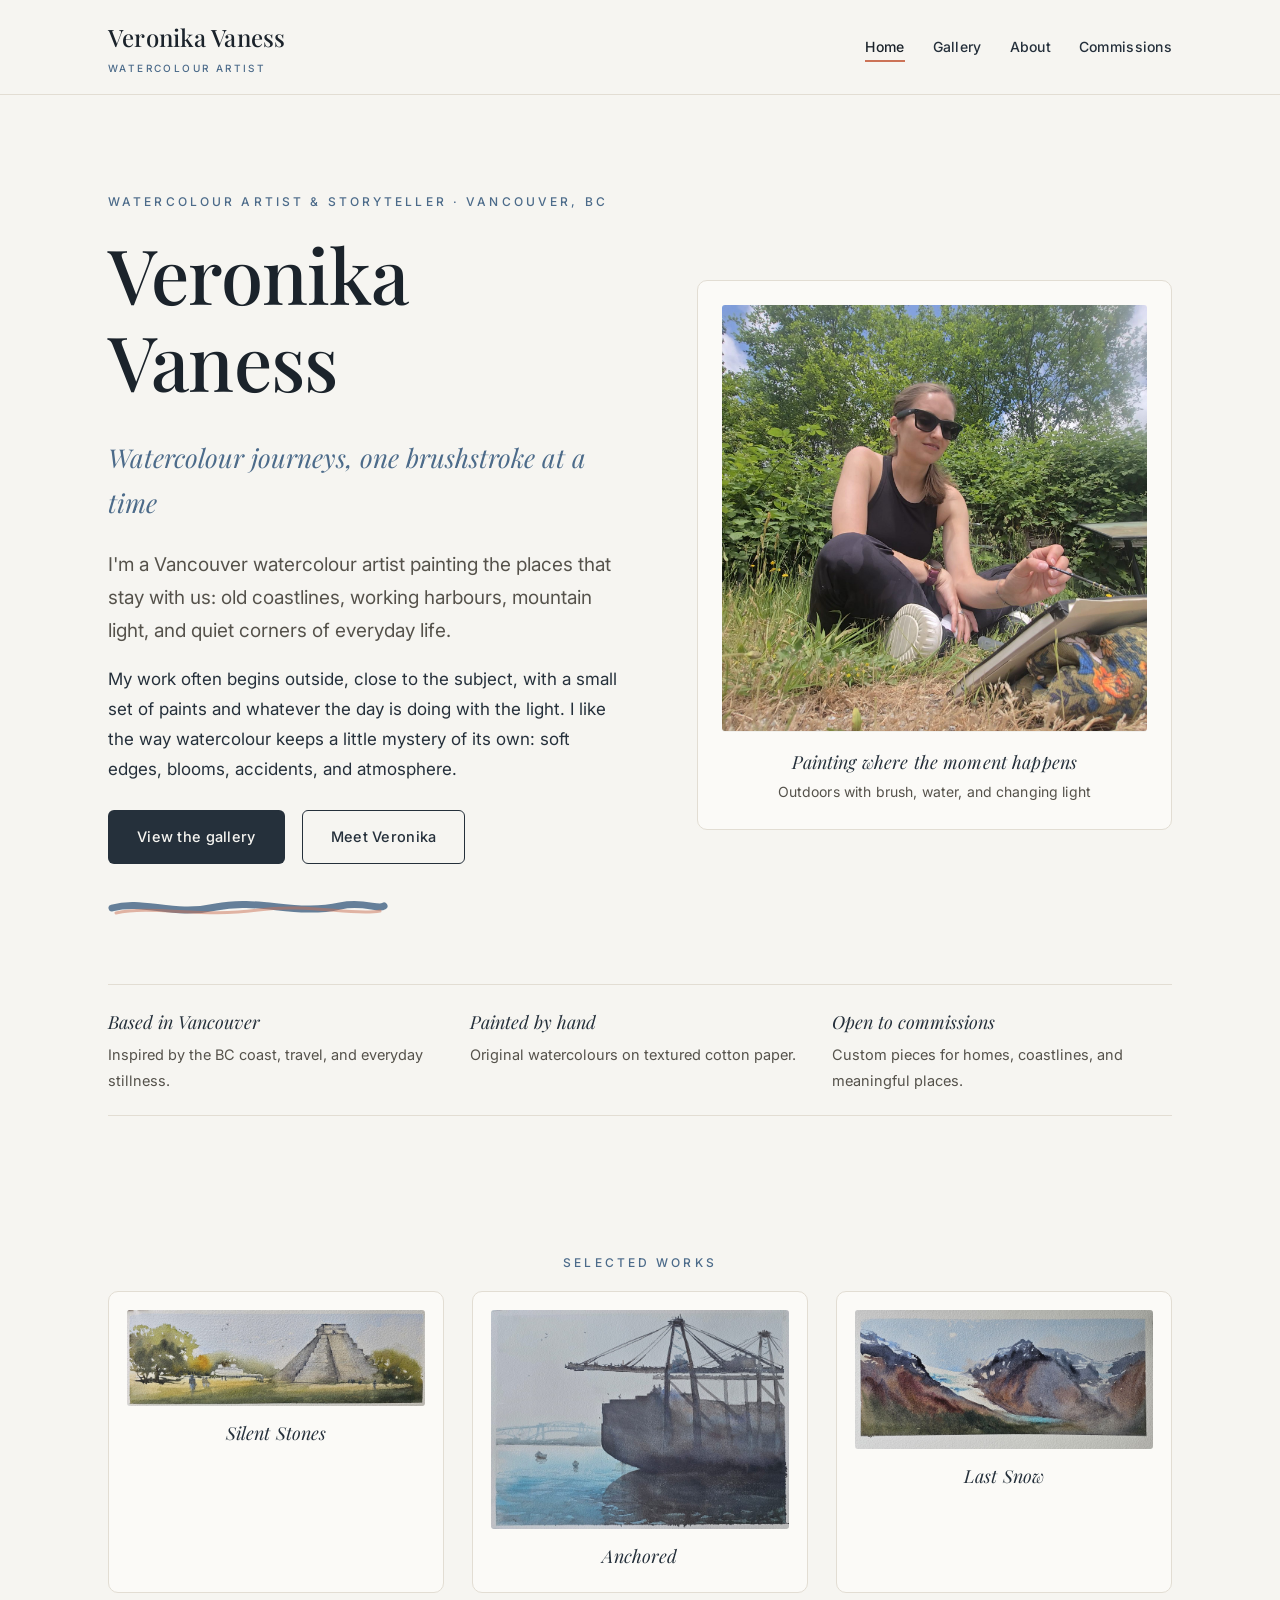
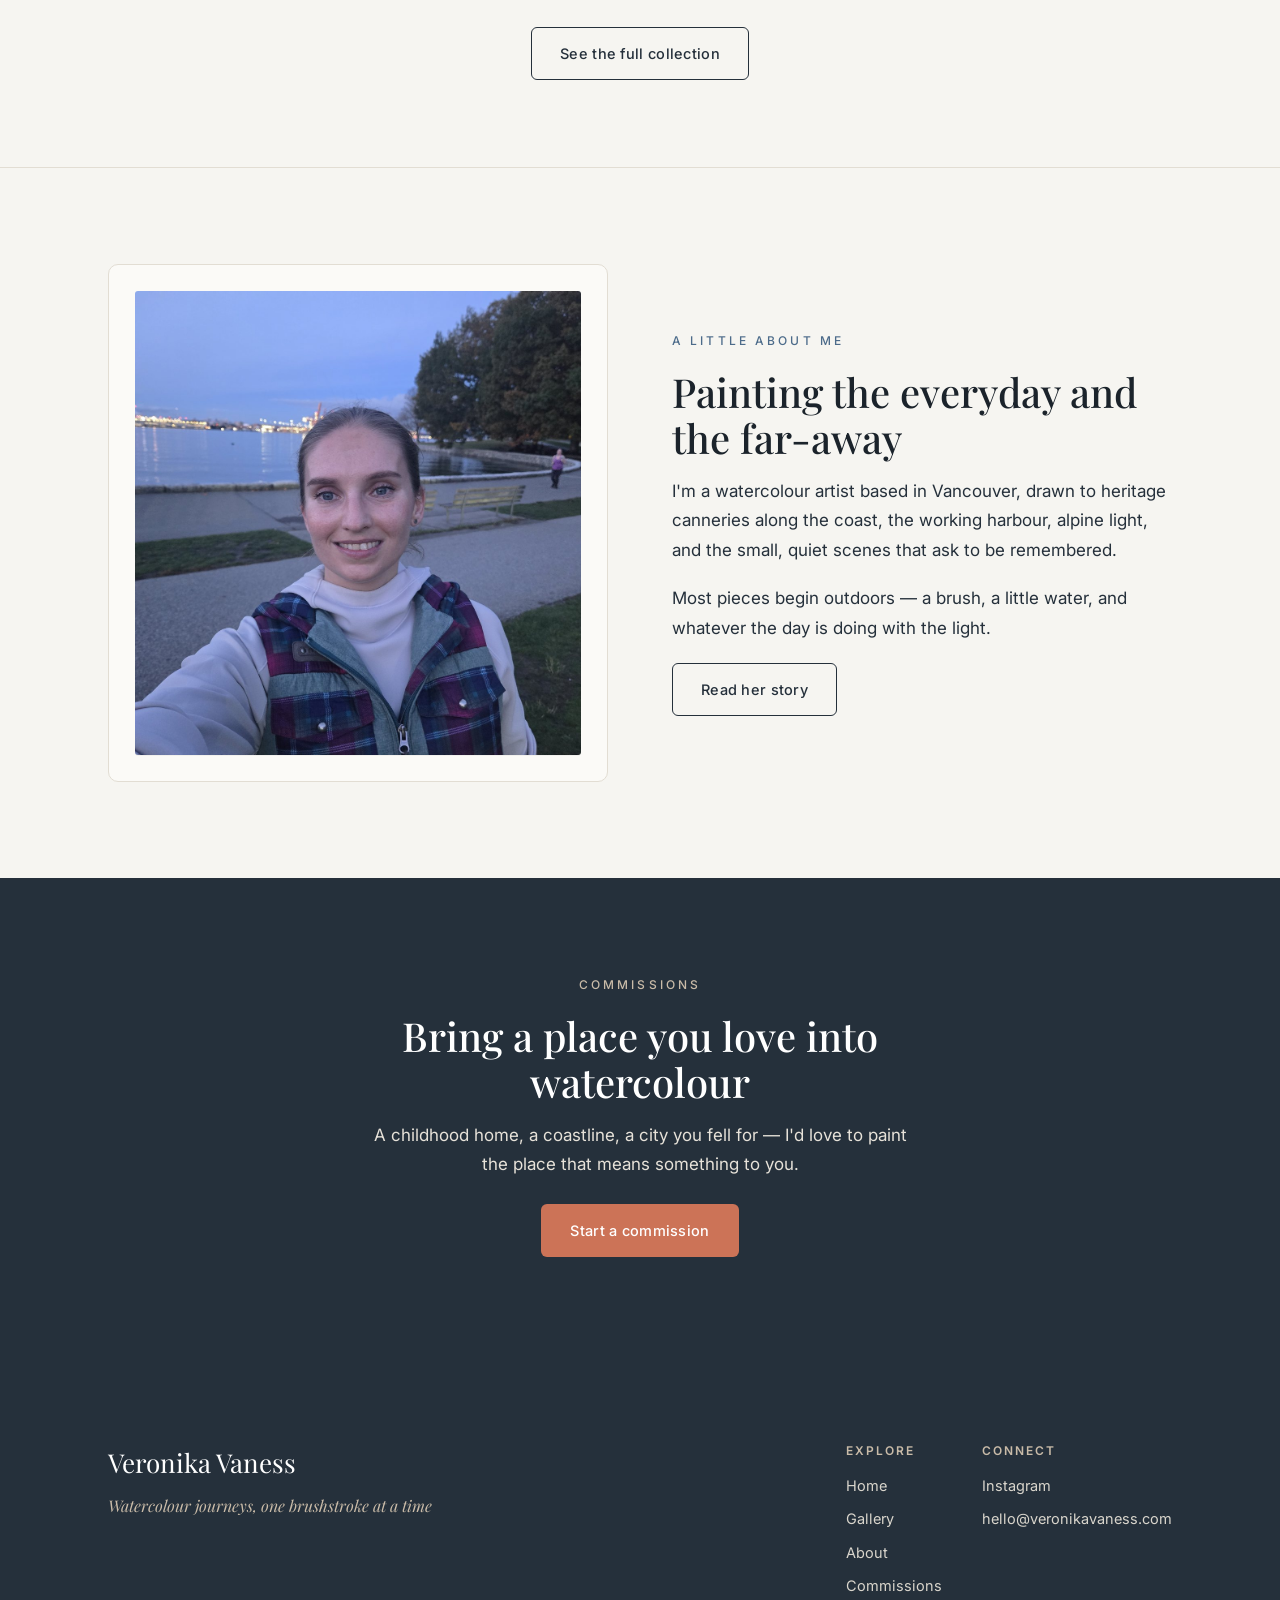
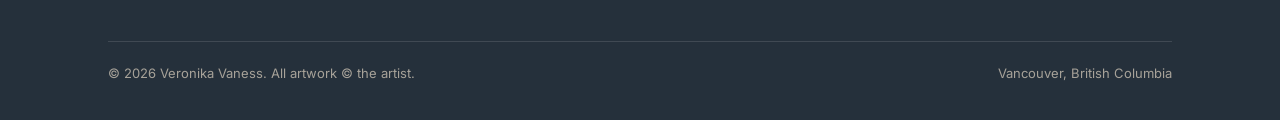
==== commit ab776688: "Fix Cloudflare analytics tracking token" ====
--- a/index.html
+++ b/index.html
@@ -17,7 +17,7 @@
 <link rel="preconnect" href="https://fonts.gstatic.com" crossorigin>
 <link rel="stylesheet" href="https://fonts.googleapis.com/css2?family=Playfair+Display:ital,wght@0,400;0,500;0,600;1,400;1,500&family=Inter:wght@400;500;600&display=swap">
 <link rel="stylesheet" href="assets/css/style.css">
-<!-- Cloudflare Web Analytics --><script defer src="https://static.cloudflareinsights.com/beacon.min.js" data-cf-beacon='{"token":"245e88d8e76a442f9f0cc86c64ba4520"}'></script><!-- End Cloudflare Web Analytics -->
+<!-- Cloudflare Web Analytics --><script type="module" src="https://static.cloudflareinsights.com/beacon.min.js" data-cf-beacon='{"token":"245e88d8e76a442f9f0cc86c44ba4520"}'></script><!-- End Cloudflare Web Analytics -->
 </head>
 <body>
 <a class="skip" href="#main">Skip to content</a>
--- a/assets/css/style.css
+++ b/assets/css/style.css
@@ -146,13 +146,13 @@
 /* ---------- gallery grid ---------- */
 .gallery{display:grid;grid-template-columns:repeat(2,1fr);align-items:start;gap:clamp(20px,3vw,40px);}
 .piece{background:var(--cloud);border:1px solid var(--line);border-radius:10px;padding:clamp(16px,2.4vw,28px);display:flex;flex-direction:column;}
-.piece .imgwrap{display:flex;align-items:center;justify-content:center;min-height:60px;}
+.piece .imgwrap{display:flex;align-items:center;justify-content:center;width:100%;aspect-ratio:4/3;min-height:60px;}
 .piece img{border-radius:3px;}
 .piece-image-btn{
-  display:block;width:100%;padding:0;margin:0;border:0;background:transparent;
+  display:flex;align-items:center;justify-content:center;width:100%;height:100%;padding:0;margin:0;border:0;background:transparent;
   cursor:pointer;border-radius:3px;
 }
-.piece-image-btn img{width:100%;transition:opacity .2s ease,transform .2s ease;}
+.piece-image-btn img{width:auto;height:auto;max-width:100%;max-height:100%;transition:opacity .2s ease,transform .2s ease;}
 .piece-image-btn:hover img{opacity:.9;transform:translateY(-2px);}
 .piece-image-btn:focus-visible{outline:2px solid var(--indigo);outline-offset:4px;}
 .piece .meta{margin-top:18px;}
